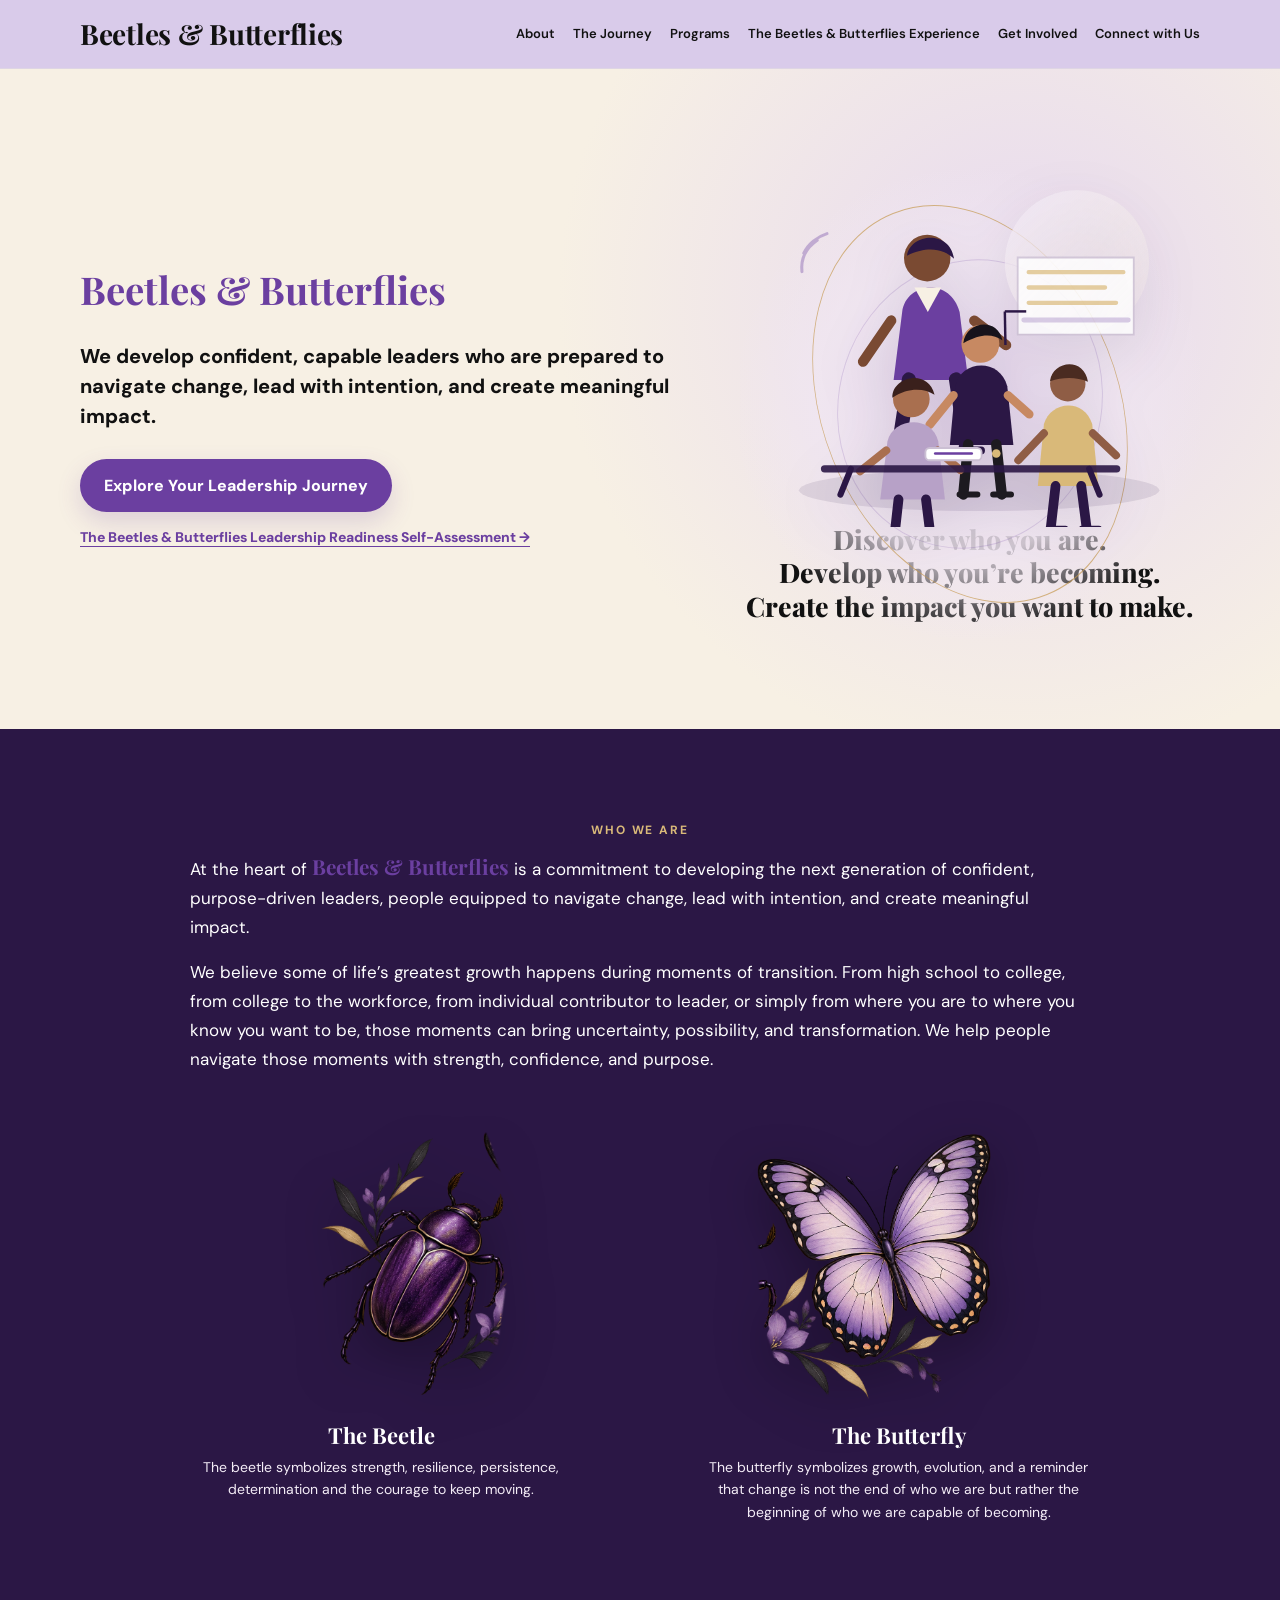
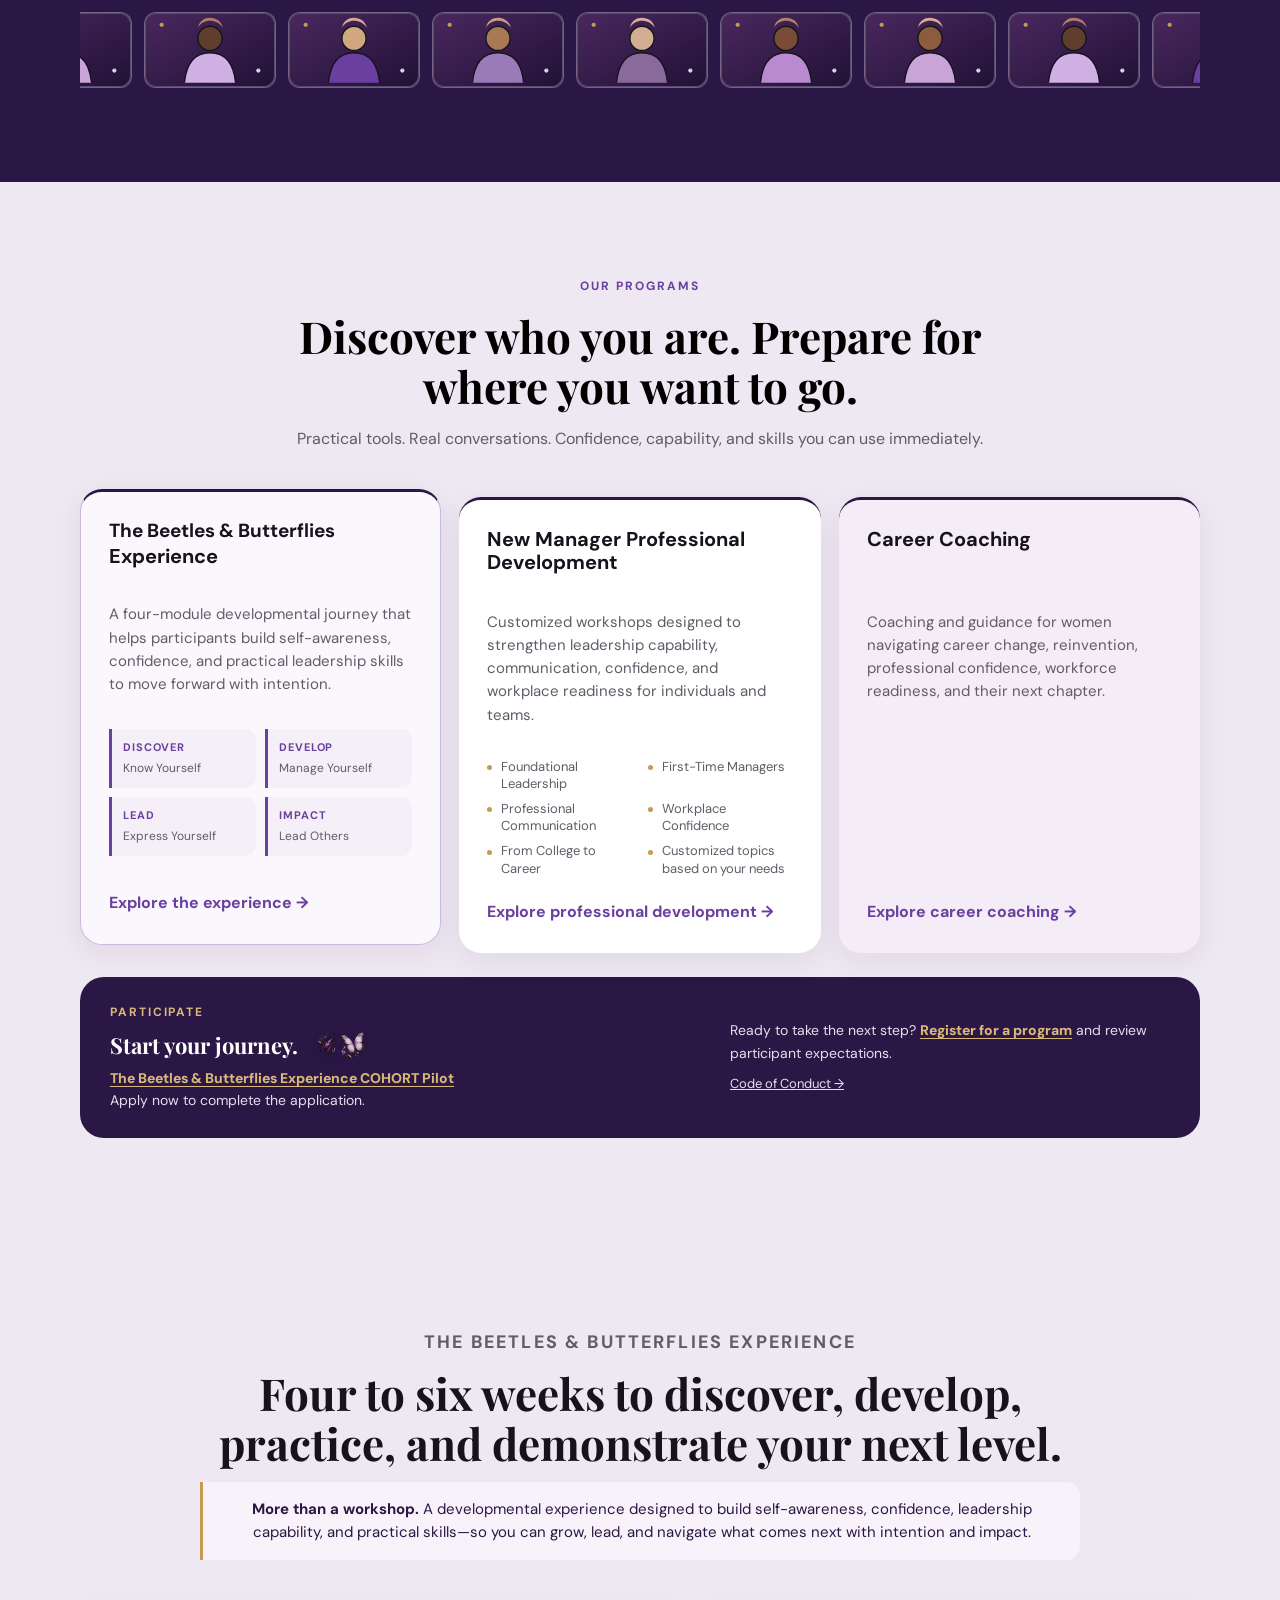
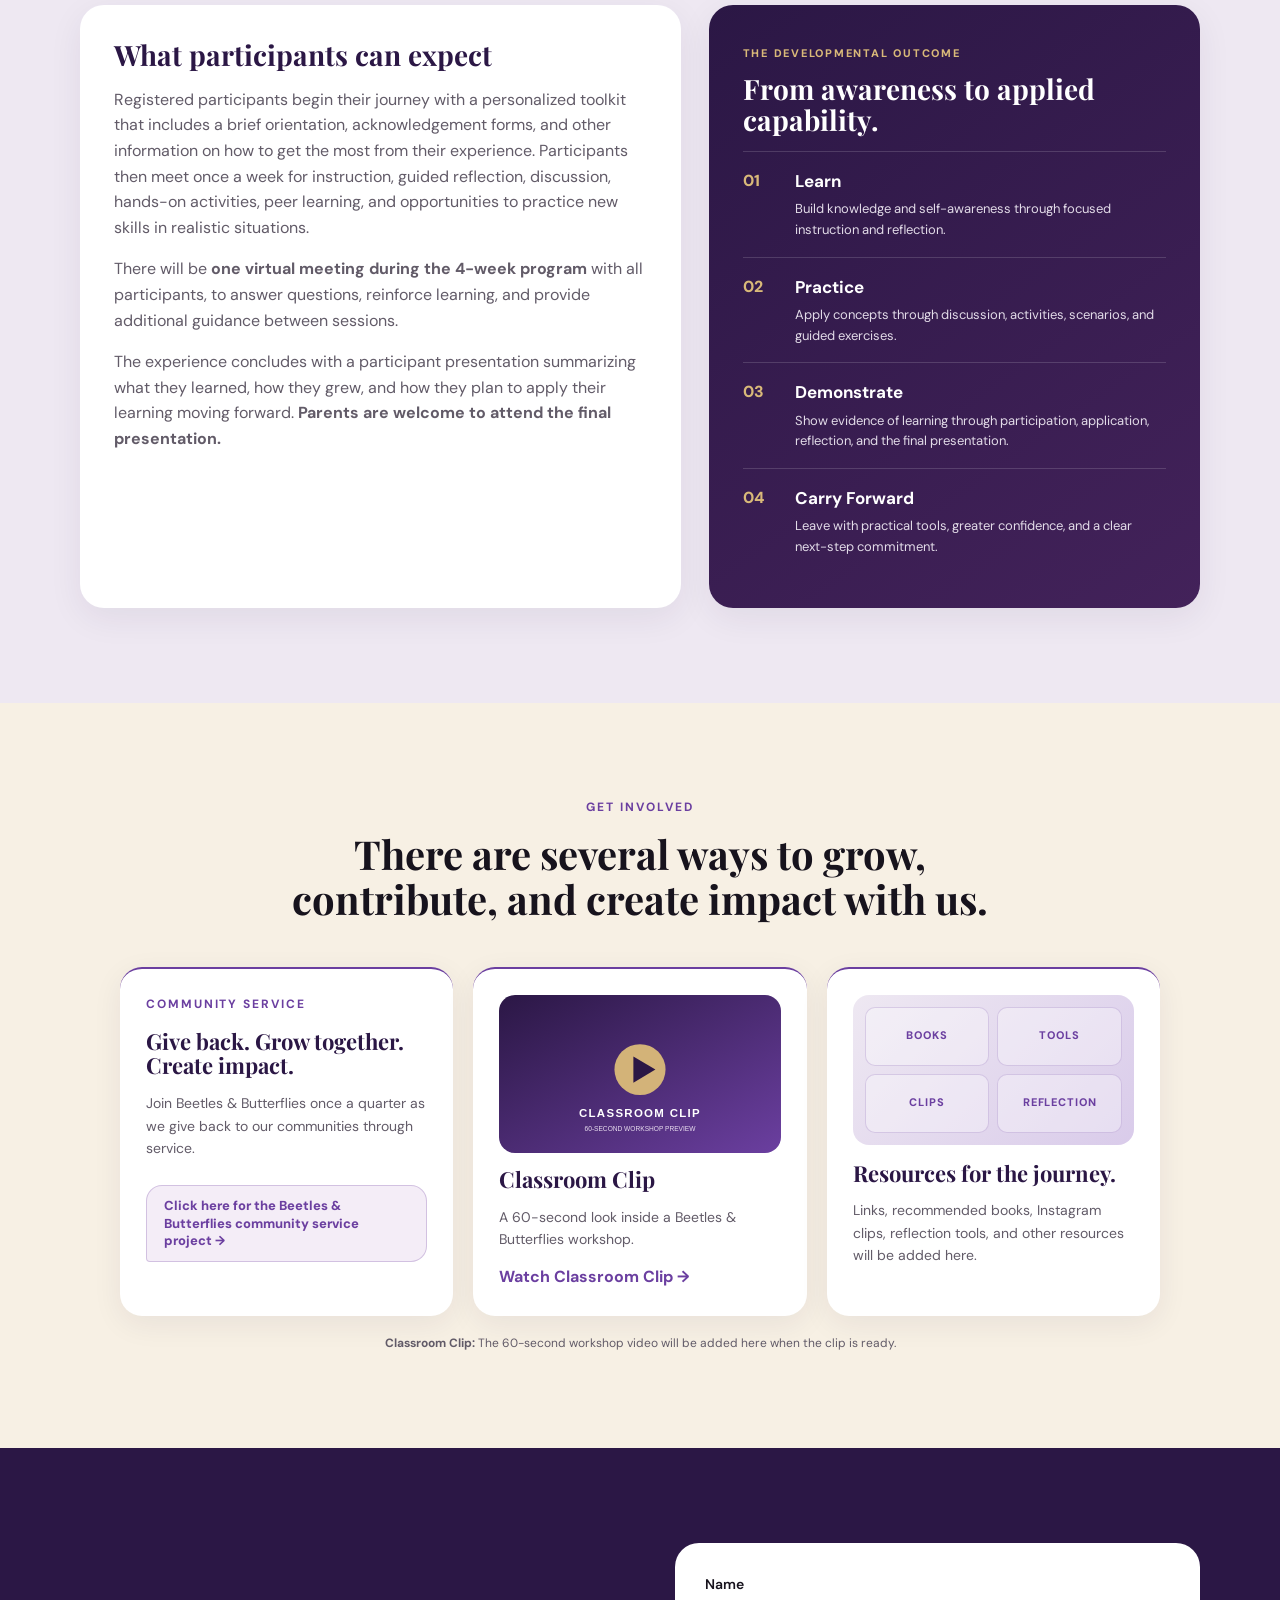
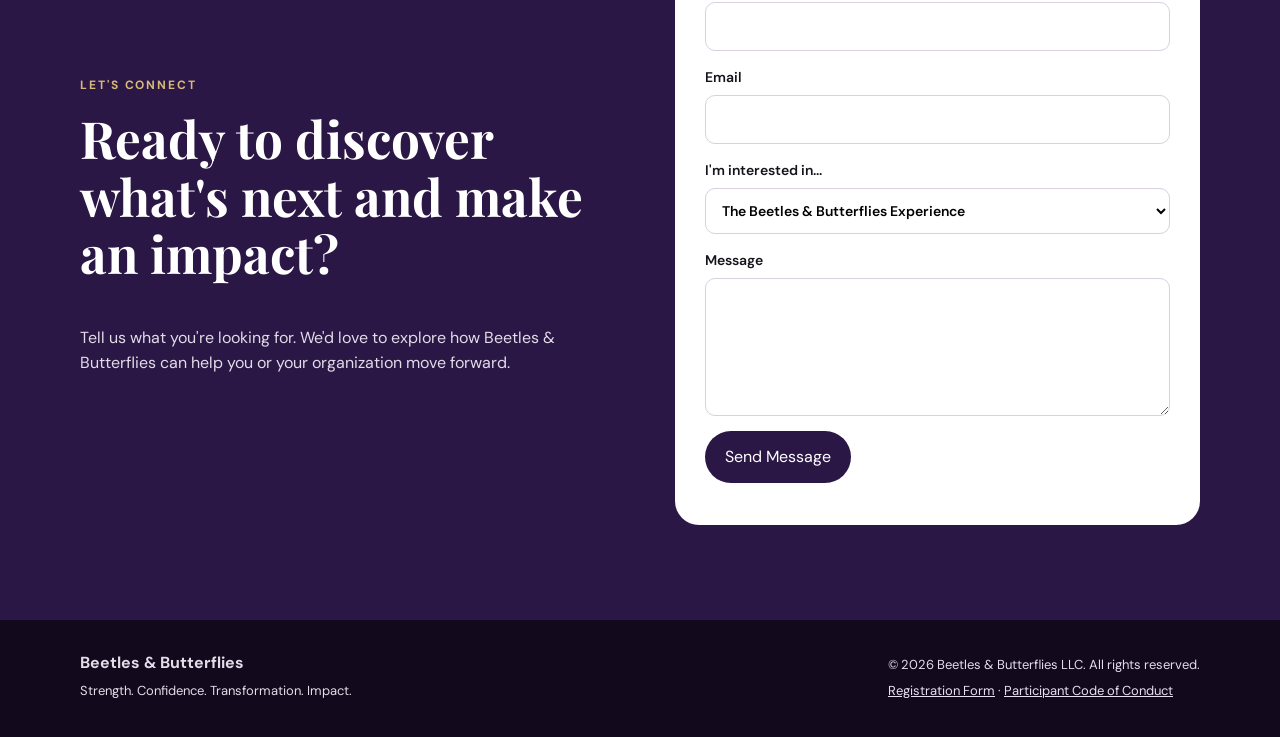
==== index.html @ f8b430af "first commit" ====
<!DOCTYPE html>
<html lang="en">
<head>
  <meta charset="UTF-8">
  <meta name="viewport" content="width=device-width, initial-scale=1.0">
  <title>Beetles & Butterflies | Strength. Confidence. Transformation. Impact.</title>
  <meta name="description" content="Beetles & Butterflies equips young adults ages 18–30 and women navigating career change with strength, confidence, practical skills, and transformative experiences that create meaningful impact.">
  <link rel="stylesheet" href="styles.css">
</head>
<body>
  <header class="site-header">
    <div class="container nav">
      <a class="brand" href="#home">
        <span>Beetles &amp; Butterflies</span>
      </a>
      <button class="menu-toggle" aria-label="Open menu">☰</button>
      <nav>
        <a href="#about">About</a>
        <a href="#journey">The Journey</a>
        <a href="#programs">Programs</a>
        <a href="#experience">The Beetles &amp; Butterflies Experience</a>
        <a href="#involved">Get Involved</a>
        <a href="#contact">Connect with Us</a>
      </nav>
    </div>
  </header>

  <main>
    <section id="home" class="hero">
      <div class="container hero-grid">
        <div>
          <p class="eyebrow hero-brand-label">Beetles &amp; Butterflies</p>
          <p class="hero-copy hero-lead"><strong>We develop confident, capable leaders who are prepared to navigate change, lead with intention, and create meaningful impact.</strong></p>
          <a class="button hero-journey-button" href="#programs">Explore Your Leadership Journey</a>
          <a class="hero-assessment-link" href="assessment.html">The Beetles &amp; Butterflies Leadership Readiness Self-Assessment →</a>
        </div>
        <div class="hero-art hero-group-art" aria-label="Young adults learning together">
          <div class="hero-art-glow"></div>
          <img src="classroom-students-professor.svg" alt="A professor leading a discussion with diverse young adult students" class="group-photo classroom-photo">
          <div class="hero-discovery-copy">
            <span>Discover who you are.</span> <span>Develop who you’re becoming.</span><br>
            <span>Create the impact you want to make.</span>
          </div>
        </div>
      </div>
    </section>

    <section id="about" class="section who-we-are">
      <div class="container">
        <div class="section-heading who-heading">
          <p class="eyebrow">WHO WE ARE</p>
          <div class="about-copy about-copy-wide">
            <p>At the heart of <strong class="about-brand">Beetles &amp; Butterflies</strong> is a commitment to developing the next generation of confident, purpose-driven leaders, people equipped to navigate change, lead with intention, and create meaningful impact.</p>
            <p>We believe some of life’s greatest growth happens during moments of transition. From high school to college, from college to the workforce, from individual contributor to leader, or simply from where you are to where you know you want to be, those moments can bring uncertainty, possibility, and transformation. We help people navigate those moments with strength, confidence, and purpose.</p>
          </div>
        </div>

        <div class="about-symbols" aria-label="The beetle and butterfly symbols of Beetles &amp; Butterflies">
          <div class="about-symbol-visual"><img src="beetle-clean2.png" alt="Purple beetle with botanical accents" loading="lazy"><h3>The Beetle</h3><p>The beetle symbolizes strength, resilience, persistence, determination and the courage to keep moving.</p></div>
          <div class="about-symbol-visual"><img src="butterfly-clean2.png" alt="Lavender butterfly with botanical accents" loading="lazy"><h3>The Butterfly</h3><p>The butterfly symbolizes growth, evolution, and a reminder that change is not the end of who we are but rather the beginning of who we are capable of becoming.</p></div>
        </div>

    <section id="journey" class="participant-banner">
      <div class="container">
        <div class="micro-reel section-two-reel" aria-label="Participant experience scrolling banner">
          <div class="reel-track participant-reel">
            <button class="participant-card" data-comment="This experience helped me understand my strengths and gave me the confidence to use my voice."><img src="reel-1.svg" alt="Participant portrait"></button>
            <button class="participant-card" data-comment="I learned that leadership starts with how I lead myself. I left with tools I can actually use."><img src="reel-2.svg" alt="Participant portrait"></button>
            <button class="participant-card" data-comment="The conversations challenged me to think differently about my goals and the impact I want to make."><img src="reel-3.svg" alt="Participant portrait"></button>
            <button class="participant-card" data-comment="I came in unsure of my next step and left with greater clarity, confidence, and direction."><img src="reel-4.svg" alt="Participant portrait"></button>
            <button class="participant-card" data-comment="I appreciated having a space to learn, ask questions, and practice leadership with other young adults."><img src="reel-5.svg" alt="Participant portrait"></button>
            <button class="participant-card" data-comment="Beetles &amp; Butterflies reminded me that growth is a process—and I have more capability than I realized."><img src="reel-6.svg" alt="Participant portrait"></button>
            <button class="participant-card" data-comment="This experience helped me understand my strengths and gave me the confidence to use my voice."><img src="reel-1.svg" alt="Participant portrait"></button>
            <button class="participant-card" data-comment="I learned that leadership starts with how I lead myself. I left with tools I can actually use."><img src="reel-2.svg" alt="Participant portrait"></button>
            <button class="participant-card" data-comment="The conversations challenged me to think differently about my goals and the impact I want to make."><img src="reel-3.svg" alt="Participant portrait"></button>
            <button class="participant-card" data-comment="I came in unsure of my next step and left with greater clarity, confidence, and direction."><img src="reel-4.svg" alt="Participant portrait"></button>
            <button class="participant-card" data-comment="I appreciated having a space to learn, ask questions, and practice leadership with other young adults."><img src="reel-5.svg" alt="Participant portrait"></button>
            <button class="participant-card" data-comment="Beetles &amp; Butterflies reminded me that growth is a process—and I have more capability than I realized."><img src="reel-6.svg" alt="Participant portrait"></button>
          </div>
        </div>
      </div>
      <div class="participant-modal" id="participant-modal" aria-hidden="true">
        <div class="modal-backdrop" data-close-modal></div>
        <div class="modal-card" role="dialog" aria-modal="true" aria-labelledby="participant-modal-title">
          <button class="modal-close" type="button" data-close-modal aria-label="Close">×</button>
          <p class="journey-kicker">PARTICIPANT VOICE</p>
          <h3 id="participant-modal-title">What the experience meant to me</h3>
          <p id="participant-comment"></p>
        </div>
      </div>
    </section>

      </div>
    </section>

    <section id="programs" class="section section-light">
      <div class="container">
        <div class="section-heading">
          <p class="eyebrow">OUR PROGRAMS</p>
          <h2 class="program-transition-note">Discover who you are. Prepare for where you want to go.</h2>
          <p>Practical tools. Real conversations. Confidence, capability, and skills you can use immediately.</p>
        </div>
        <div class="cards three-cards">
          <article class="card featured">
            <h3><span class="program-brand">The Beetles &amp; Butterflies</span><span class="program-name">Experience</span></h3>
            <p class="program-intro">A four-module developmental journey that helps participants build self-awareness, confidence, and practical leadership skills to move forward with intention.</p>
            <div class="program-stages">
              <div><strong>DISCOVER</strong><span>Know Yourself</span></div>
              <div><strong>DEVELOP</strong><span>Manage Yourself</span></div>
              <div><strong>LEAD</strong><span>Express Yourself</span></div>
              <div><strong>IMPACT</strong><span>Lead Others</span></div>
            </div>
            <a href="#experience">Explore the experience →</a>
          </article>
          <article class="card">
            <h3>New Manager Professional Development</h3>
            <p class="program-intro">Customized workshops designed to strengthen leadership capability, communication, confidence, and workplace readiness for individuals and teams.</p>
            <ul class="program-list">
              <li>Foundational Leadership</li>
              <li>First-Time Managers</li>
              <li>Professional Communication</li>
              <li>Workplace Confidence</li>
              <li>From College to Career</li>
              <li>Customized topics based on your needs</li>
            </ul>
            <a href="#contact">Explore professional development →</a>
          </article>
          <article class="card transition-card">
            <h3>Career Coaching</h3><p class="program-intro">Coaching and guidance for women navigating career change, reinvention, professional confidence, workforce readiness, and their next chapter.</p><a href="#contact">Explore career coaching →</a>
          </article>
        </div>
        <div class="program-start-box">
          <div>
            <p class="eyebrow">PARTICIPATE</p>
            <h3 class="start-journey-heading"><span>Start your journey.</span><span class="start-journey-icons"><img src="beetle-clean2.png" alt="Beetle"><img src="butterfly-clean2.png" alt="Butterfly"></span></h3>
            <p><a class="pilot-inline-link" href="https://docs.google.com/forms/d/e/1FAIpQLSd4baUzgI3eHTcfkwQg33SQn5Qzn-vZ5kMqjCPdIObcjXV-Bw/viewform?usp=publish-editor">The Beetles &amp; Butterflies Experience COHORT Pilot</a><br>Apply now to complete the application.</p>
          </div>
          <div class="program-start-right">
            <p>Ready to take the next step? <a class="register-inline-link" href="registration-form.html">Register for a program</a> and review participant expectations.</p>
            <div class="mini-links"><a href="code-of-conduct.html">Code of Conduct →</a></div>
          </div>
        </div>
      </div>
    </section>

    <section id="experience" class="section launch experience-section">
      <div class="container">
        <div class="section-heading experience-heading">
          <p class="eyebrow">THE BEETLES &amp; BUTTERFLIES EXPERIENCE</p>
          <h2 class="experience-title">Four to six weeks to discover, develop, practice, and demonstrate your next level.</h2>
          <p class="experience-blurb"><strong>More than a workshop.</strong> A developmental experience designed to build self-awareness, confidence, leadership capability, and practical skills—so you can grow, lead, and navigate what comes next with intention and impact.</p>
        </div>
        <div class="experience-grid">
          <div class="experience-content" id="phase1">
            <h3>What participants can expect</h3>
            <p>Registered participants begin their journey with a personalized toolkit that includes a brief orientation, acknowledgement forms, and other information on how to get the most from their experience. Participants then meet once a week for instruction, guided reflection, discussion, hands-on activities, peer learning, and opportunities to practice new skills in realistic situations.</p>
            <p>There will be <strong>one virtual meeting during the 4-week program</strong> with all participants, to answer questions, reinforce learning, and provide additional guidance between sessions.</p>
            <p>The experience concludes with a participant presentation summarizing what they learned, how they grew, and how they plan to apply their learning moving forward. <strong>Parents are welcome to attend the final presentation.</strong></p>
          </div>
          <div class="outcome-panel" id="phase2">
            <span class="number">THE DEVELOPMENTAL OUTCOME</span>
            <h3>From awareness to applied capability.</h3>
            <div class="outcome-step"><span>01</span><div><strong>Learn</strong><p>Build knowledge and self-awareness through focused instruction and reflection.</p></div></div>
            <div class="outcome-step"><span>02</span><div><strong>Practice</strong><p>Apply concepts through discussion, activities, scenarios, and guided exercises.</p></div></div>
            <div class="outcome-step"><span>03</span><div><strong>Demonstrate</strong><p>Show evidence of learning through participation, application, reflection, and the final presentation.</p></div></div>
            <div class="outcome-step"><span>04</span><div><strong>Carry Forward</strong><p>Leave with practical tools, greater confidence, and a clear next-step commitment.</p></div></div>
          </div>
        </div>
      </div>
    </section>

    <section id="involved" class="section">
      <div class="container">
        <div class="section-heading">
          <p class="eyebrow">GET INVOLVED</p>
          <h2>There are several ways to grow, contribute, and create impact with us.</h2>
        </div>
        <div class="involvement-grid">
          <article class="involvement-feature">
            <p class="eyebrow">COMMUNITY SERVICE</p>
            <h3>Give back. Grow together. Create impact.</h3>
            <p>Join Beetles &amp; Butterflies once a quarter as we give back to our communities through service.</p>
            <a class="service-project-link" href="#contact">Click here for the Beetles &amp; Butterflies community service project →</a>
          </article>
          <article class="involvement-feature classroom-clip-card">
            <a href="#classroom-clip" class="clip-link" aria-label="Watch Classroom Clip">
              <img src="classroom-clip.svg" alt="Classroom Clip — 60-second workshop video preview">
            </a>
            <h3>Classroom Clip</h3>
            <p>A 60-second look inside a Beetles &amp; Butterflies workshop.</p>
            <a href="#classroom-clip">Watch Classroom Clip →</a>
          </article>
          <article class="involvement-feature resource-visual-card">
            <div class="resource-visual" aria-label="Resources for continued growth">
              <span>BOOKS</span><span>TOOLS</span><span>CLIPS</span><span>REFLECTION</span>
            </div>
            <h3>Resources for the journey.</h3>
            <p>Links, recommended books, Instagram clips, reflection tools, and other resources will be added here.</p>
          </article>
        </div>
        <div id="classroom-clip" class="clip-note"><strong>Classroom Clip:</strong> The 60-second workshop video will be added here when the clip is ready.</div>
      </div>
    </section>

    <section id="contact" class="section contact">
      <div class="container contact-grid">
        <div>
          <p class="eyebrow">LET'S CONNECT</p>
          <h2>Ready to discover what's next and make an impact?</h2>
          <p>Tell us what you're looking for. We'd love to explore how Beetles & Butterflies can help you or your organization move forward.</p>
        </div>
        <form class="contact-form" onsubmit="return submitForm(event)">
          <label>Name<input type="text" name="name" required></label>
          <label>Email<input type="email" name="email" required></label>
          <label>I'm interested in...
            <select name="interest">
              <option>The Beetles &amp; Butterflies Experience</option>
              <option>New Manager Professional Development</option>
              <option>Career Coaching</option>
              <option>Something Else</option>
            </select>
          </label>
          <label>Message<textarea name="message" rows="5" required></textarea></label>
          <button class="button primary" type="submit">Send Message</button>
          <p id="form-note" class="form-note"></p>
        </form>
      </div>
    </section>
  </main>



  <footer>
    <div class="container footer-grid">
      <div><strong>Beetles & Butterflies</strong><p>Strength. Confidence. Transformation. Impact.</p></div>
      <div><p>© 2026 Beetles & Butterflies LLC. All rights reserved.</p><p><a href="registration-form.html">Registration Form</a> · <a href="code-of-conduct.html">Participant Code of Conduct</a></p></div>
    </div>
  </footer>

  <script src="script.js"></script>
</body>
</html>
---- styles.css ----
@import url('https://fonts.googleapis.com/css2?family=DM+Sans:wght@400;500;600;700&family=Playfair+Display:wght@600;700&display=swap');

:root{
  --ink:#17131d;
  --muted:#625b68;
  --cream:#f7f0e4;
  --light:#eee8f2;
  --lavender:#d9cbea;
  --purple:#6b3fa0;
  --deep:#2b1745;
  --plum:#4a285f;
  --accent:#c69a52;
  --white:#fff;
  --line:#ded5e4;
  --shadow:0 18px 50px rgba(43,23,69,.12);
}
*{box-sizing:border-box}
html{scroll-behavior:smooth}
body{margin:0;color:var(--ink);font-family:"DM Sans",sans-serif;line-height:1.6;background:var(--cream)}
.container{width:min(1120px,90%);margin:auto}
.site-header{position:sticky;top:0;z-index:10;background:rgba(247,240,228,.96);backdrop-filter:blur(10px);border-bottom:1px solid var(--line)}
.nav{min-height:74px;display:flex;align-items:center;justify-content:space-between;gap:30px}
.brand{display:flex;align-items:center;gap:10px;color:var(--ink);text-decoration:none;font-weight:700}
.brand-mark{display:grid;place-items:center;width:38px;height:38px;border-radius:50%;background:var(--deep);color:#fff;font-size:12px}
nav{display:flex;align-items:center;gap:24px}
nav a{color:var(--ink);text-decoration:none;font-size:14px;font-weight:600}
.nav-button{padding:10px 16px;border:1px solid var(--purple);border-radius:999px}
.menu-toggle{display:none;background:none;border:0;font-size:24px;color:var(--deep)}
.hero{background:radial-gradient(circle at 80% 20%,#e5d9ef 0,#f7f0e4 34%,#f7f0e4 100%);padding:85px 0 75px;overflow:hidden}
.hero-grid,.two-column,.launch-grid,.contact-grid{display:grid;grid-template-columns:1fr 1fr;gap:70px;align-items:center}
.eyebrow{letter-spacing:.16em;font-size:12px;font-weight:700;color:var(--purple);margin:0 0 15px}
h1,h2,h3{line-height:1.12;margin-top:0}
h1,h2{font-family:"Playfair Display",serif}
h1{font-size:clamp(45px,5.7vw,73px);max-width:720px;margin-bottom:24px}
h2{font-size:clamp(34px,4vw,53px)}
h3{font-size:22px}
.hero-copy{font-size:18px;color:var(--muted);max-width:650px}
.audience-note{font-size:14px;color:var(--plum);max-width:650px}
.button-row{display:flex;gap:12px;flex-wrap:wrap;margin-top:30px}
.button{display:inline-block;padding:13px 20px;border-radius:999px;text-decoration:none;font-weight:700;border:0;cursor:pointer;font:inherit}
.primary{background:var(--deep);color:#fff}
.secondary{background:var(--cream);color:var(--deep);border:1px solid #cbbfd3}
.hero-art{min-height:470px;position:relative;display:grid;place-items:center}
.art-glow{position:absolute;width:430px;height:430px;border-radius:50%;background:radial-gradient(circle,#d8c5e9 0,#eadff0 46%,transparent 70%)}
.insect-pair{position:relative;z-index:2;width:min(560px,100%);display:flex;align-items:center;justify-content:center;gap:10px}
.insect-art{position:relative;object-fit:contain;filter:drop-shadow(0 18px 25px rgba(43,23,69,.14))}
.beetle-art{width:58%;max-height:400px;border-radius:12px}
.butterfly-art{width:42%;max-height:300px;mix-blend-mode:multiply}
.growth-card{position:absolute;right:0;bottom:5px;background:rgba(255,255,255,.94);padding:20px 28px;border-radius:20px;box-shadow:var(--shadow);display:flex;flex-direction:column;align-items:center;gap:2px;text-align:center;z-index:3}
.growth-card strong{font-family:"Playfair Display",serif;font-size:21px;color:var(--deep)}
.small{font-size:10px;letter-spacing:.18em;color:var(--muted)}
.arrow{font-size:19px;color:var(--accent);line-height:1.1}
.intro-strip{background:var(--deep);color:#fff;padding:48px 0 0;overflow:hidden}
.intro-grid{display:grid;grid-template-columns:1.35fr .65fr;gap:50px;align-items:center;padding-bottom:34px}
.intro-strip .eyebrow{color:#d7c0ed}
.intro-strip h2{font-size:clamp(28px,3.3vw,43px);margin:0;max-width:760px}
.intro-strip p{margin:0;font-size:21px}.intro-accent{display:block;margin-top:9px;color:#d9b979;font-size:12px;letter-spacing:.12em;text-transform:uppercase;font-weight:700}
.micro-reel{height:105px;overflow:hidden;border-top:1px solid rgba(255,255,255,.12);background:#211136}
.reel-track{height:100%;display:flex;gap:16px;width:max-content;align-items:center;animation:reel 18s linear infinite}
.person-card{position:relative;width:112px;height:78px;border:1px solid rgba(255,255,255,.18);border-radius:14px;background:linear-gradient(145deg,rgba(255,255,255,.08),rgba(255,255,255,.02));overflow:hidden;flex:0 0 auto}
.person-card small{position:absolute;bottom:7px;left:9px;font-size:8px;letter-spacing:.12em;color:#fff;opacity:.82}
.person-head{position:absolute;width:24px;height:24px;border-radius:50%;left:44px;top:9px;background:#d8b18f;border:1px solid #111}
.person-body{position:absolute;width:54px;height:43px;border-radius:30px 30px 7px 7px;left:29px;top:31px;background:#8c5bb5;border:1px solid #111}
.p2 .person-head{background:#8b5d3e}.p2 .person-body{background:#c8a4d8}
.p3 .person-head{background:#d0a77f}.p3 .person-body{background:#6b3fa0}
.p4 .person-head{background:#5f3e2e}.p4 .person-body{background:#d1b0e6}
.p5 .person-head{background:#a97855}.p5 .person-body{background:#9b7ab8}
.p6 .person-head{background:#d4ae90}.p6 .person-body{background:#8a6a9d}
@keyframes reel{from{transform:translateX(0)}to{transform:translateX(-50%)}}
.section{padding:95px 0;background:var(--cream)}
.section-light{background:#eee8f2}
.section-heading{text-align:center;max-width:780px;margin:0 auto 45px}
.section-heading h2{margin-bottom:15px}.section-heading p:last-child,.two-column p,.launch p,.involvement p{color:var(--muted)}
.cards{display:grid;grid-template-columns:repeat(4,1fr);gap:18px}
.card{background:#fff;padding:28px;border-radius:22px;box-shadow:0 8px 30px rgba(43,23,69,.07);display:flex;flex-direction:column}
.card.featured{transform:translateY(-8px);border:1px solid #cdb9df;background:#fbf8fd}
.card.transition-card{background:#f4edf7}
.card .number{font-size:12px;font-weight:700;color:var(--accent)}
.card p{color:var(--muted);font-size:15px}.card a{color:var(--purple);font-weight:700;text-decoration:none;margin-top:auto}
.launch{background:#e9def0}
.module-list{display:grid;gap:14px}.module-list>div{background:#fff;padding:22px;border-radius:18px}.module-list span{display:inline-block;margin-right:12px;font-weight:700;color:var(--accent)}.module-list strong{font-size:18px}.module-list p{margin:5px 0 0 34px}
.involvement{display:grid;grid-template-columns:repeat(4,1fr);gap:20px}.involvement>div{border-top:2px solid var(--purple);padding-top:20px}
.contact{background:var(--deep);color:#fff}.contact .eyebrow{color:#d9b979}.contact p{color:#e2dbe8}.contact-form{background:#fff;color:var(--ink);padding:30px;border-radius:24px}.contact-form label{display:block;font-weight:600;margin-bottom:15px;font-size:14px}.contact-form input,.contact-form select,.contact-form textarea{display:block;width:100%;margin-top:7px;border:1px solid #d8d0df;border-radius:10px;padding:12px;font:inherit;background:#fff}.form-note{font-size:13px!important;margin:12px 0 0}
footer{background:#120a1c;color:#e4dce9;padding:30px 0}.footer-grid{display:flex;justify-content:space-between;gap:30px;flex-wrap:wrap}footer p{margin:5px 0;font-size:13px}
@media(max-width:1000px){.cards{grid-template-columns:repeat(2,1fr)}}
@media(max-width:850px){nav{display:none}.menu-toggle{display:block}.hero-grid,.two-column,.launch-grid,.contact-grid,.intro-grid{grid-template-columns:1fr;gap:35px}.hero{padding:70px 0}.hero-art{min-height:390px}.insect-pair{width:100%}.cards{grid-template-columns:1fr}.card.featured{transform:none}.involvement{grid-template-columns:1fr 1fr}.growth-card{right:5%;bottom:0}}
@media(max-width:520px){.involvement{grid-template-columns:1fr}h1{font-size:44px}.hero-art{min-height:320px}.art-glow{width:300px;height:300px}.beetle-art{width:58%}.butterfly-art{width:42%;}.growth-card{padding:15px 20px}.growth-card strong{font-size:17px}.intro-strip p{font-size:18px}.micro-reel{height:92px}}

/* Draft 4 visual refinements */
.hero{position:relative;background:radial-gradient(circle at 80% 35%,#e7d9ef 0,#f7f0e4 42%,#f7f0e4 100%)}
.hero-copy{max-width:670px}
.hero-closing{font-family:"Playfair Display",serif;font-style:italic;color:var(--purple);font-size:19px;max-width:650px;margin:22px 0 0}
.hero-art{min-height:470px;position:relative;display:grid;place-items:center;overflow:hidden}
.hero-art:before,.hero-art:after{content:"";position:absolute;border:1px solid rgba(198,154,82,.7);border-radius:50%;width:410px;height:410px}
.hero-art:before{transform:rotate(-22deg) scaleX(.72)}
.hero-art:after{width:290px;height:290px;border-color:rgba(107,63,160,.18);transform:rotate(18deg) scaleX(.9)}
.hero-discovery{position:relative;z-index:2;text-align:center;padding:45px 35px}
.hero-discovery-kicker{display:block;letter-spacing:.25em;font-size:11px;font-weight:700;color:var(--purple);margin-bottom:14px}
.hero-discovery h2{font-size:clamp(40px,4.5vw,62px);color:var(--deep);margin:0}
.hero-discovery h2 em{color:var(--purple);font-weight:600}
.hero-discovery .gold-rule{width:74px;height:2px;background:var(--accent);margin:22px auto}
.hero-discovery p{font-size:15px;color:var(--muted);max-width:300px;margin:0 auto}
.section-two{background:linear-gradient(135deg,#2b1745 0%,#3d2054 52%,#241233 100%);color:#fff;padding:88px 0 95px;position:relative;overflow:hidden}
.section-two:before{content:"";position:absolute;inset:0;background:radial-gradient(circle at 50% 55%,rgba(164,120,190,.18),transparent 48%);pointer-events:none}
.section-two-heading{position:relative;text-align:center;max-width:850px;margin:0 auto 45px}
.section-two-heading .eyebrow{color:#d9b979}
.section-two-heading h2{font-size:clamp(34px,4.2vw,56px);margin:0 0 13px;color:#fff}
.section-two-sub{font-family:"Playfair Display",serif;font-style:italic;font-size:22px;margin:0;color:#eadff0}
.transformation-stage{position:relative;z-index:1;display:grid;grid-template-columns:1fr .45fr 1fr;gap:25px;align-items:center}
.symbol-card{text-align:center;padding:12px 22px 8px}
.symbol-image-wrap{height:280px;display:grid;place-items:center;position:relative;margin-bottom:12px}
.symbol-image{width:100%;height:100%;object-fit:contain;filter:drop-shadow(0 16px 22px rgba(0,0,0,.28));mask-image:radial-gradient(ellipse 70% 68% at center,black 55%,transparent 100%);-webkit-mask-image:radial-gradient(ellipse 70% 68% at center,black 55%,transparent 100%)}
.symbol-card h3{font-family:"Playfair Display",serif;color:#fff;font-size:25px;margin:4px 0 12px}
.symbol-card p{color:#eadff0;font-size:15px;max-width:360px;margin:0 auto}
.real-work{text-align:center;display:flex;flex-direction:column;align-items:center;gap:18px;padding:15px 0}
.real-work p{font-family:"Playfair Display",serif;font-style:italic;font-size:21px;line-height:1.4;color:#fff;margin:0;max-width:230px}
.work-line{width:68px;height:2px;background:var(--accent)}
@media(max-width:850px){.transformation-stage{grid-template-columns:1fr;gap:8px}.real-work{order:2}.butterfly-card{order:3}.symbol-image-wrap{height:240px}.hero-discovery{padding:30px 15px}.hero-art{min-height:360px}}

/* Draft 4 feedback revision */
.assessment-link{display:inline-block;margin-top:18px;color:#ead0ff;text-decoration:underline;text-underline-offset:4px;font-weight:700;font-size:15px}
.transformation-stage{grid-template-columns:1fr 1fr;gap:55px;max-width:850px;margin:0 auto}
.symbol-card{padding:0 15px}
.symbol-image-wrap{height:185px;margin-bottom:8px}
.symbol-image{width:72%;height:100%;mask-image:none;-webkit-mask-image:none}
.symbol-card h3{font-size:19px;margin:2px 0 7px}
.symbol-card p{font-size:12.5px;line-height:1.55;max-width:315px}
.section-two-heading h2{white-space:nowrap;font-size:clamp(27px,3.5vw,46px)}
.real-work{display:none}
.section-two-reel{margin:42px calc(50% - 50vw) -95px;height:92px;border-top:1px solid rgba(255,255,255,.12);background:#211136}
.section-two-reel .reel-track{gap:12px;animation:reel 22s linear infinite}
.section-two-reel img{width:132px;height:76px;object-fit:cover;border-radius:12px;border:1px solid rgba(255,255,255,.16);flex:0 0 auto}
@media(max-width:850px){.transformation-stage{grid-template-columns:1fr;gap:24px}.symbol-image-wrap{height:170px}.symbol-image{width:58%}.section-two-heading h2{white-space:normal}.section-two-reel{margin-bottom:-95px}.assessment-card{padding:30px 22px}}
@media(max-width:520px){.symbol-image{width:62%}.symbol-card p{font-size:12px}.section-two-reel{height:82px}.section-two-reel img{width:116px;height:66px}}

/* Draft 5 requested website update */
.brand{gap:8px;font-family:"Playfair Display",serif;font-size:17px;letter-spacing:.01em}
.brand-insects{width:46px;height:24px;object-fit:contain;display:block}
.site-header .nav{min-height:68px}
.site-header nav{gap:18px}
.site-header nav a{font-size:13px;white-space:nowrap}
.hero-group-art{min-height:500px;padding:10px}
.hero-art-glow{position:absolute;width:470px;height:470px;border-radius:50%;background:radial-gradient(circle,#e5d6ee 0,#f0e6f1 45%,transparent 72%);opacity:.85}
.group-photo{position:relative;z-index:2;width:min(620px,100%);height:auto;display:block;filter:drop-shadow(0 24px 32px rgba(43,23,69,.16));border-radius:34px}
.hero-art:before,.hero-art:after{z-index:1}
.hero-discovery{display:none}
.section-two{padding:78px 0 0}
.section-two-heading.left-align{text-align:left;max-width:100%;margin:0 0 34px}
.journey-kicker{font-family:"DM Sans",sans-serif;font-weight:800;letter-spacing:.17em;color:#d9b979;font-size:16px;margin:0 0 8px}
.section-two-sub{font-size:20px;margin:0 0 4px}
.assessment-link{font-size:14px;margin-top:10px;color:#f0d8ff}
.symbol-emblem-wrap{position:relative;max-width:850px;margin:12px auto 0;display:flex;justify-content:center;align-items:center}
.symbol-emblem{display:block;width:min(760px,100%);height:auto;max-height:360px;object-fit:cover;object-position:center;border-radius:28px;filter:drop-shadow(0 18px 30px rgba(0,0,0,.22));mix-blend-mode:screen;opacity:.96}
.symbol-captions{position:relative;z-index:2;display:grid;grid-template-columns:1fr 1fr;gap:44px;max-width:850px;margin:-8px auto 0;padding:0 22px 24px}
.symbol-caption{text-align:center}
.symbol-caption h3{font-family:"Playfair Display",serif;font-size:18px;color:#fff;margin:0 0 7px}
.symbol-caption p{color:#eadff0;font-size:12.5px;line-height:1.55;margin:0 auto;max-width:355px}
.section-two-reel{margin:0 calc(50% - 50vw);height:96px;border-top:1px solid rgba(255,255,255,.12);background:#211136}
.participant-reel{gap:12px}
.participant-card{width:132px;height:76px;padding:0;border:1px solid rgba(255,255,255,.16);border-radius:12px;background:transparent;overflow:hidden;flex:0 0 auto;cursor:pointer}
.participant-card img{width:100%;height:100%;object-fit:cover;display:block}
.participant-card:hover{transform:translateY(-2px);border-color:rgba(217,185,121,.8)}
.participant-modal{display:none;position:fixed;inset:0;z-index:100;background:rgba(18,10,28,.72);align-items:center;justify-content:center;padding:22px}
.participant-modal.is-open{display:flex}
.modal-backdrop{position:absolute;inset:0}
.modal-card{position:relative;z-index:2;width:min(520px,94vw);background:var(--cream);color:var(--ink);border-radius:24px;padding:38px;box-shadow:0 24px 80px rgba(0,0,0,.35)}
.modal-card h3{font-family:"Playfair Display",serif;color:var(--deep);margin:0 0 12px;font-size:28px}
.modal-card p:last-child{color:var(--muted);font-size:16px;margin:0}
.modal-close{position:absolute;right:15px;top:10px;background:none;border:0;font-size:30px;color:var(--deep);cursor:pointer}
.who-we-are{background:linear-gradient(to bottom,#fbf7ef 0%,#fbf7ef 42%,#f1e9f2 50%,#d6c4df 57%,#43225a 68%,#2b1745 100%);position:relative;overflow:hidden}
.about-copy p{font-size:16px;margin-top:0;margin-bottom:20px}
.about-copy strong{color:var(--purple)}
.experience-section{background:#eee8f2}
.experience-heading{max-width:880px}
.experience-grid{display:grid;grid-template-columns:1.1fr .9fr;gap:28px;align-items:stretch}
.experience-content,.outcome-panel{background:#fff;border-radius:24px;padding:34px;box-shadow:0 10px 34px rgba(43,23,69,.07)}
.experience-content h3,.outcome-panel h3{font-family:"Playfair Display",serif;color:var(--deep);font-size:28px;margin-bottom:15px}
.experience-content p{color:var(--muted);font-size:16px}
.experience-content .button{margin-top:10px}
.orientation-note{font-size:12px!important;margin-top:13px}
.outcome-panel{background:linear-gradient(145deg,#2b1745,#43225a);color:#fff}
.outcome-panel .number{color:#d9b979;font-size:11px;font-weight:800;letter-spacing:.16em}
.outcome-panel h3{color:#fff;margin-top:8px}
.outcome-step{display:grid;grid-template-columns:42px 1fr;gap:10px;padding:16px 0;border-top:1px solid rgba(255,255,255,.15)}
.outcome-step span{color:#d9b979;font-weight:800}
.outcome-step strong{font-size:17px}
.outcome-step p{color:#e2dbe8;margin:4px 0 0;font-size:13px}

@media(max-width:1000px){.site-header nav{gap:12px}.site-header nav a{font-size:12px}.hero-group-art{min-height:400px}.experience-grid{grid-template-columns:1fr}}
@media(max-width:850px){.site-header .nav{min-height:64px}.site-header nav{display:none}.hero-grid{grid-template-columns:1fr}.hero-group-art{min-height:360px}.group-photo{width:min(580px,100%)}.symbol-captions{gap:22px}.section-two-heading.left-align{margin-bottom:25px}}
@media(max-width:600px){.brand{font-size:15px}.brand-insects{width:40px}.section-two{padding-top:58px}.journey-kicker{font-size:13px}.section-two-sub{font-size:18px}.symbol-emblem{max-height:250px}.symbol-captions{grid-template-columns:1fr;gap:18px;padding-bottom:20px}.symbol-caption p{font-size:12px}.section-two-reel{height:82px}.participant-card{width:116px;height:66px}.experience-content,.outcome-panel{padding:25px}.modal-card{padding:32px 25px}}
.orientation-main{min-height:calc(100vh - 130px);background:var(--cream)}
.orientation-wrap{max-width:980px}.orientation-wrap h1{font-size:clamp(42px,5vw,64px);max-width:820px}.orientation-intro{max-width:760px;color:var(--muted);font-size:18px}
.orientation-player{margin:36px 0;min-height:180px;border-radius:24px;background:linear-gradient(135deg,#2b1745,#5b337f);color:#fff;display:flex;align-items:center;gap:24px;padding:35px}.play-circle{width:62px;height:62px;border-radius:50%;background:#d9b979;color:#2b1745;display:grid;place-items:center;font-weight:800}.orientation-player p{margin:5px 0 0;color:#e7dff0;font-size:13px}.orientation-grid{display:grid;grid-template-columns:repeat(2,1fr);gap:18px}.orientation-grid article{background:#fff;border-radius:20px;padding:25px;box-shadow:0 8px 28px rgba(43,23,69,.07)}.orientation-grid span{color:var(--accent);font-weight:800}.orientation-grid h3{color:var(--deep);font-family:"Playfair Display",serif;margin:8px 0}.orientation-grid p{color:var(--muted);font-size:14px;margin:0}@media(max-width:650px){.orientation-grid{grid-template-columns:1fr}.orientation-player{padding:25px}}
@media(max-width:850px){.menu-toggle{display:block}.site-header .nav{position:relative}.site-header nav[style]{top:64px!important}}

/* Draft 7 refinements */
.three-cards{grid-template-columns:repeat(3,1fr)}
.inline-link{color:inherit;text-decoration:none}.phase-link{color:var(--purple);text-decoration:underline;text-underline-offset:3px}.card.featured .inline-link{color:var(--muted)}
.purple-note{max-width:760px;margin:16px 0 0;color:#eadff0;font-size:13px!important;line-height:1.6}.purple-note strong{color:#d9b979;letter-spacing:.04em}
.symbol-emblem-wrap{max-width:700px}.symbol-emblem{width:min(620px,100%);max-height:300px}
.involvement-grid{display:grid;grid-template-columns:repeat(4,1fr);gap:20px}.involvement-feature{background:#fff;border-radius:22px;padding:26px;box-shadow:0 8px 30px rgba(43,23,69,.07);border-top:2px solid var(--purple)}.involvement-feature h3{font-family:"Playfair Display",serif;color:var(--deep);margin:0 0 10px}.involvement-feature p:not(.eyebrow){color:var(--muted);font-size:14px}.involvement-feature a{color:var(--purple);font-weight:700;text-decoration:none}.involvement-feature .button{color:#fff;margin-top:10px}.involvement-feature .button.secondary{color:var(--deep)}.classroom-clip-card img{display:block;width:100%;border-radius:16px;margin-bottom:14px}.clip-link{display:block}.mini-links{display:flex;gap:10px;flex-wrap:wrap}.mini-links a{font-size:13px}.resource-band{margin-top:34px;padding:28px;border-radius:22px;background:var(--deep);color:#fff}.resource-band h3{font-family:"Playfair Display",serif;margin-bottom:14px}.resource-links{display:flex;gap:12px;flex-wrap:wrap}.resource-links a{display:inline-block;padding:9px 13px;border:1px solid rgba(255,255,255,.2);border-radius:999px;color:#eadff0;text-decoration:none;font-size:13px}.clip-note{margin-top:18px;color:var(--muted);font-size:12px;text-align:center}.form-page,.policy-page{max-width:850px}.form-page h1,.policy-page h1{margin-bottom:18px}.standalone-form{margin:28px 0}.check{display:flex!important;align-items:flex-start;gap:10px}.check input{width:auto!important;margin-top:4px!important}.policy-list{display:grid;gap:14px;margin:30px 0}.policy-list article{background:#fff;border-radius:18px;padding:20px 24px;border-left:3px solid var(--purple)}.policy-list h3{font-family:"Playfair Display",serif;color:var(--deep);margin-bottom:6px}.policy-list p{color:var(--muted);margin:0}
footer a{color:#eadff0}
@media(max-width:1000px){.three-cards{grid-template-columns:1fr 1fr}.involvement-grid{grid-template-columns:1fr 1fr}}
@media(max-width:700px){.three-cards,.involvement-grid{grid-template-columns:1fr}.symbol-emblem{width:min(500px,100%)}.purple-note{font-size:12px!important}}

/* Draft 8 refinements */
.about-photo-placeholder{margin-top:22px;height:220px;border:1.5px dashed #b8a8c4;border-radius:22px;background:linear-gradient(145deg,#f3eaf5,#fbf7ef);display:grid;place-items:center;color:#8a7a91;text-transform:uppercase;letter-spacing:.14em;font-size:11px;font-weight:700}
.program-start-box{margin-top:24px;background:var(--deep);color:#fff;border-radius:24px;padding:26px 30px;display:flex;justify-content:space-between;gap:24px;align-items:center}.program-start-box h3{font-family:"Playfair Display",serif;color:#fff;margin:0 0 7px}.program-start-box p:not(.eyebrow){color:#e6ddec;margin:0;max-width:700px;font-size:14px}.program-start-box .eyebrow{color:#d9b979;margin-bottom:8px}.program-start-box .mini-links{align-items:center;justify-content:flex-end}.program-start-box .mini-links a{color:#eadff0}.program-start-box .mini-links .button.primary{color:#fff}.experience-blurb{padding:16px 18px;border-left:3px solid var(--accent);background:#f8f3fa;border-radius:0 14px 14px 0;color:var(--deep)!important}.signature-block{margin:34px 0;padding:26px;background:#fbf7ef;border-radius:22px;border:1px solid var(--line)}.signature-block h3{font-family:"Playfair Display",serif;color:var(--deep);margin-bottom:8px}.signature-grid{display:grid;grid-template-columns:1fr 1fr;gap:28px}.signature-block label{display:block;font-size:13px;font-weight:700;color:var(--deep);margin:12px 0}.signature-block input{display:block;width:100%;margin-top:6px;padding:10px;border:1px solid #d8ccdf;border-radius:10px;background:#fff;font:inherit}.program-detail-placeholder{margin:30px 0;padding:32px;background:#fff;border-radius:24px;box-shadow:0 10px 34px rgba(43,23,69,.07)}.program-detail-placeholder h3{font-family:"Playfair Display",serif;color:var(--deep)}.program-detail-placeholder p{color:var(--muted)}.lead{font-size:20px;color:var(--muted)}
@media(max-width:700px){.program-start-box{flex-direction:column;align-items:flex-start}.program-start-box .mini-links{justify-content:flex-start}.signature-grid{grid-template-columns:1fr}}

/* Draft 9 refinements */
.hero-brand-label{font-size:16px;letter-spacing:.20em;font-weight:800;margin-bottom:12px}
.hero-title{font-size:clamp(38px,4.7vw,61px);margin-bottom:24px}

/* Journey layout: symbols left, readiness assessment right */
.journey-layout{position:relative;z-index:1;display:grid;grid-template-columns:1.25fr .75fr;gap:48px;align-items:center;max-width:1080px;margin:0 auto 38px}
.journey-symbols{display:grid;grid-template-columns:1fr 1fr;gap:22px;align-items:start}
.journey-symbols .symbol-card{padding:0;text-align:center}
.journey-symbols .symbol-image-wrap{height:205px;margin-bottom:8px;display:grid;place-items:center;position:relative}
.journey-symbols .symbol-image{width:100%;height:100%;object-fit:contain;filter:drop-shadow(0 16px 22px rgba(0,0,0,.28));mask-image:none;-webkit-mask-image:none}
.journey-symbols .symbol-card h3{font-size:20px;margin:3px 0 7px}
.journey-symbols .symbol-card p{font-size:12.5px;line-height:1.55;max-width:300px}
.journey-assessment{background:rgba(255,255,255,.07);border:1px solid rgba(255,255,255,.16);border-radius:24px;padding:30px 30px 32px;box-shadow:0 14px 35px rgba(0,0,0,.12)}
.assessment-label{font-size:11px!important;letter-spacing:.16em;font-weight:800;color:#d9b979;margin:0 0 10px!important}
.journey-assessment .assessment-link{font-size:18px;line-height:1.35;color:#f0d8ff;margin-top:0}
.assessment-support{font-size:14px!important;line-height:1.55;color:#eadff0;margin:16px 0 0!important}
.why-purple-link{margin-top:4px!important}
.why-purple-link a{color:var(--purple);font-weight:800;text-decoration:underline;text-underline-offset:4px}

/* Program cards without numbering */
.card .number{display:none}

/* Experience hierarchy */
.experience-heading .eyebrow{font-size:18px;letter-spacing:.12em;margin-bottom:12px}
.experience-title{font-size:clamp(30px,3.5vw,44px);margin-bottom:16px}
.experience-blurb{font-size:15px!important;line-height:1.55}

/* Center the three Get Involved cards */
.involvement-grid{grid-template-columns:repeat(3,minmax(0,1fr));max-width:1040px;margin:0 auto}
#involved .section-heading h2{font-size:clamp(30px,3.2vw,40px);max-width:900px}
.service-project-link{display:inline-flex;align-items:center;justify-content:center;gap:6px;margin-top:12px;padding:11px 17px;border:1px solid rgba(107,63,160,.25);border-radius:16px 16px 16px 4px;background:#f4edf7;color:var(--purple)!important;font-size:13px;line-height:1.35;text-decoration:none!important;font-weight:800!important}
.service-project-link:hover{transform:translateY(-1px);box-shadow:0 7px 18px rgba(43,23,69,.10)}


@media(max-width:850px){
  .journey-layout{grid-template-columns:1fr;gap:28px}
  .journey-symbols{grid-template-columns:1fr 1fr}
  .journey-assessment{max-width:700px}
  .involvement-grid{grid-template-columns:1fr 1fr}
}
@media(max-width:600px){
  .hero-brand-label{font-size:14px}
  .hero-title{font-size:40px}
  .journey-symbols{grid-template-columns:1fr;gap:25px}
  .journey-symbols .symbol-image-wrap{height:185px}
  .journey-assessment{padding:24px}
  .involvement-grid{grid-template-columns:1fr}
}

/* Draft 10 refinements */
.hero-brand-label{font-size:24px;letter-spacing:.14em;font-weight:800;margin-bottom:16px;color:var(--deep)}
.hero-title{font-size:clamp(38px,4.4vw,58px);line-height:1.08;margin-bottom:22px}
.hero-pilot-link{max-width:330px;text-align:center;line-height:1.25;padding:15px 22px}

/* Simplified journey section: keep the assessment and participant reel */
.journey-heading-center{margin-bottom:30px}
.journey-heading-center .journey-kicker{font-size:18px;color:#d9b979;letter-spacing:.18em}
.journey-layout.assessment-only{display:block;max-width:760px;margin:0 auto 36px}
.journey-layout.assessment-only .journey-assessment{text-align:center}

/* Who We Are: cream-to-purple transition with artwork integrated into the lower purple field */
.who-heading{max-width:940px;text-align:center;margin-bottom:38px}
.about-copy-wide{max-width:900px;margin:0 auto;text-align:left}
.about-copy-wide p{font-size:17px;line-height:1.75;margin-bottom:20px;color:var(--ink);font-weight:400}
.about-copy-wide strong{font-weight:400;color:var(--ink)}
.about-copy-wide .about-brand{display:inline-block;color:var(--purple);font-size:1.16em;font-weight:700;line-height:1}
.about-copy-wide .about-closing{color:var(--purple);font-size:21px;text-align:center;margin:24px 0 0;font-weight:400}
.about-symbols{display:grid;grid-template-columns:1fr 1fr;gap:55px;max-width:900px;margin:58px auto 0;align-items:start;position:relative;z-index:1}
.about-symbol-card{text-align:center;background:transparent;border:0;box-shadow:none;padding:0}
.about-symbol-image{display:block;width:min(330px,100%);height:225px;object-fit:contain;object-position:center;margin:0 auto 14px;filter:drop-shadow(0 10px 18px rgba(0,0,0,.12))}
.about-symbol-card h3{font-family:"Playfair Display",serif;color:#fff;font-size:22px;margin:2px 0 8px}
.about-symbol-card p{color:#f4edf7;font-size:14px;line-height:1.6;margin:0 auto;max-width:370px}
.journey-heading-center .journey-kicker{font-size:26px!important;line-height:1.25;letter-spacing:.16em;text-transform:uppercase}

@media(max-width:850px){
  .about-symbols{grid-template-columns:1fr;gap:34px;max-width:620px;margin-top:50px}
  .about-copy-wide{text-align:left}
  .about-symbol-image{height:205px}
}
@media(max-width:600px){
  .about-copy-wide p{font-size:15.5px}
  .about-copy-wide .about-brand{font-size:1.12em}
  .about-copy-wide .about-closing{font-size:19px}
  .about-symbol-image{height:210px}
  .journey-heading-center .journey-kicker{font-size:21px!important;letter-spacing:.1em}
}
/* Programs */
.three-cards .card{min-height:300px}
.three-cards .card h3{line-height:1.18}
.three-cards .card p{line-height:1.55}
.three-cards .card a{margin-top:auto}

@media(max-width:850px){
  .about-symbols{grid-template-columns:1fr;gap:28px;max-width:620px}
  .about-copy-wide{text-align:left}
  .about-symbol-image{height:205px}
}
@media(max-width:600px){
  .hero-brand-label{font-size:19px;letter-spacing:.11em}
  .hero-title{font-size:38px}
  .hero-pilot-link{max-width:100%}
  .journey-heading-center .journey-kicker{font-size:21px}
  .about-copy-wide p{font-size:15.5px}
  .about-symbol-image{height:210px}
  .three-cards .card{min-height:0}
}

/* Draft 13 refinements */
.hero-brand-label{
  font-size:clamp(26px,2.5vw,34px);
  letter-spacing:.06em;
  font-weight:700;
  color:var(--purple);
  margin-bottom:14px;
  text-transform:none;
}
.hero-title{
  font-size:clamp(34px,3.7vw,52px);
  line-height:1.12;
  margin-bottom:20px;
  max-width:900px;
}
.hero-title span{display:block;white-space:nowrap}
.hero-copy{font-size:15px;line-height:1.55;max-width:760px}

.programs .card h3{}
.card h3 .program-brand{display:block;white-space:nowrap;font-size:18px;line-height:1.15}
.card h3 .program-name{display:block;font-size:20px;line-height:1.2;margin-top:3px}
.program-intro{font-size:14px;line-height:1.55}
.program-stages{display:grid;grid-template-columns:1fr 1fr;gap:9px;margin:18px 0 20px}
.program-stages div{padding:10px 11px;background:#f5eff8;border-left:3px solid var(--purple);border-radius:0 10px 10px 0}
.program-stages strong{display:block;color:var(--purple);font-size:11px;letter-spacing:.08em}
.program-stages span{display:block;color:var(--muted);font-size:12px;margin-top:2px}
.program-list{list-style:none;padding:0;margin:16px 0 22px;display:grid;grid-template-columns:1fr 1fr;gap:7px 16px}
.program-list li{position:relative;padding-left:14px;font-size:13px;color:var(--muted);line-height:1.35}
.program-list li:before{content:"";position:absolute;left:0;top:.58em;width:5px;height:5px;border-radius:50%;background:var(--accent)}

@media(max-width:850px){
  .hero-title span{white-space:normal}
  .card h3 .program-brand{font-size:17px}
  .card h3 .program-name{font-size:19px}
}
@media(max-width:600px){
  .hero-brand-label{font-size:25px}
  .hero-title{font-size:35px}
  .program-list{grid-template-columns:1fr}
}

/* Draft 13 refinements */
.hero-brand-label{font-size:clamp(26px,2.5vw,34px);letter-spacing:.06em;font-weight:700;color:var(--purple);margin-bottom:14px;text-transform:none}
.hero-title{font-size:clamp(34px,3.7vw,52px);line-height:1.12;margin-bottom:20px;max-width:900px}
.hero-title span{display:block;white-space:nowrap}
.hero-copy{font-size:15px;line-height:1.55;max-width:760px}
.card h3 .program-brand{display:block;white-space:nowrap;font-size:18px;line-height:1.15}
.card h3 .program-name{display:block;font-size:20px;line-height:1.2;margin-top:3px}
.program-intro{font-size:14px;line-height:1.55}
.program-stages{display:grid;grid-template-columns:1fr 1fr;gap:9px;margin:18px 0 20px}
.program-stages div{padding:10px 11px;background:#f5eff8;border-left:3px solid var(--purple);border-radius:0 10px 10px 0}
.program-stages strong{display:block;color:var(--purple);font-size:11px;letter-spacing:.08em}
.program-stages span{display:block;color:var(--muted);font-size:12px;margin-top:2px}
.program-list{list-style:none;padding:0;margin:16px 0 22px;display:grid;grid-template-columns:1fr 1fr;gap:7px 16px}
.program-list li{position:relative;padding-left:14px;font-size:13px;color:var(--muted);line-height:1.35}
.program-list li:before{content:"";position:absolute;left:0;top:.58em;width:5px;height:5px;border-radius:50%;background:var(--accent)}
@media(max-width:850px){.hero-title span{white-space:normal}.card h3 .program-brand{font-size:17px}.card h3 .program-name{font-size:19px}}
@media(max-width:600px){.hero-brand-label{font-size:25px}.hero-title{font-size:35px}.program-list{grid-template-columns:1fr}}


/* Draft 14 refinement: classroom hero artwork */
.classroom-photo{width:min(650px,100%);filter:drop-shadow(0 22px 30px rgba(43,23,69,.13));border-radius:0}
.hero-group-art{min-height:470px}
@media(max-width:850px){.classroom-photo{width:min(600px,100%)}.hero-group-art{min-height:350px}}


/* Draft 15 refinements */
.hero-grid{grid-template-columns:minmax(0,.95fr) minmax(0,1.05fr);gap:35px}
.hero-title{font-size:clamp(38px,3.25vw,46px);line-height:1.12;max-width:610px;margin-bottom:20px}
.hero-title span{display:block;white-space:normal}
.classroom-photo{width:min(720px,115%);max-width:none;transform:translateX(3%)}
.hero-group-art{min-height:500px}
.about-symbol-image{width:min(390px,100%);height:260px;object-fit:contain}
@media(max-width:850px){
  .hero-grid{grid-template-columns:1fr;gap:35px}
  .hero-title{font-size:40px;max-width:760px}
  .classroom-photo{width:min(700px,100%);transform:none}
  .hero-group-art{min-height:390px}
  .about-symbol-image{width:min(420px,100%);height:270px}
}
@media(max-width:600px){
  .hero-title{font-size:34px}
  .about-symbol-image{height:240px}
}


/* Draft 16 refinements */
.hero-grid{grid-template-columns:minmax(0,1.22fr) minmax(0,.88fr);gap:22px}
.hero-title{font-size:clamp(24px,2vw,28px);line-height:1.18;max-width:none;margin-bottom:20px;letter-spacing:-.015em}
.hero-title span:first-child{white-space:nowrap}
.hero-title span:last-child{white-space:nowrap}
.classroom-photo{width:min(700px,128%);max-width:none;transform:translateX(2%)}
.hero-group-art{min-height:510px}
.about-symbol-image{width:min(390px,100%);height:255px;object-fit:cover;object-position:center;border-radius:22px;filter:drop-shadow(0 12px 20px rgba(0,0,0,.22));mix-blend-mode:normal}
.about-symbols{gap:50px;margin-top:58px}
.three-cards .card h3{font-size:20px;line-height:1.2;min-height:48px}
.three-cards .card h3 .program-brand{display:block;white-space:nowrap;font-size:20px;line-height:1.15}
.three-cards .card h3 .program-name{display:block;font-size:20px;line-height:1.2;margin-top:3px}
@media(max-width:1050px){
  .hero-grid{grid-template-columns:minmax(0,1.15fr) minmax(0,.85fr);gap:16px}
  .hero-title{font-size:24px}
  .classroom-photo{width:min(660px,125%)}
}
@media(max-width:850px){
  .hero-grid{grid-template-columns:1fr;gap:30px}
  .hero-title{font-size:32px;max-width:760px}
  .hero-title span{white-space:normal!important}
  .classroom-photo{width:min(700px,100%);transform:none}
  .hero-group-art{min-height:390px}
  .about-symbol-image{width:min(420px,100%);height:270px}
  .three-cards .card h3{min-height:0}
}
@media(max-width:600px){
  .hero-title{font-size:29px}
  .about-symbol-image{height:240px}
  .three-cards .card h3,.three-cards .card h3 .program-brand,.three-cards .card h3 .program-name{font-size:20px}
}

/* Draft 17 refinements: use the uploaded Beetle & Butterfly botanical artwork in the purple Who We Are area */
.about-symbols{margin-top:52px;gap:42px;align-items:start}
.about-symbol-card{position:relative}
.about-symbol-image{
  width:min(430px,100%);
  height:275px;
  object-fit:contain;
  object-position:center bottom;
  border-radius:0;
  filter:drop-shadow(0 14px 20px rgba(0,0,0,.24));
  mix-blend-mode:normal;
}
.about-symbol-card h3{margin-top:0;color:#fff}
.about-symbol-card p{color:#f4edf7}
.about-copy-wide .about-closing{color:#6b3fa0!important}

@media(max-width:850px){
  .about-symbol-image{width:min(450px,100%);height:285px}
}
@media(max-width:600px){
  .about-symbol-image{height:255px}
}


/* Draft 18 refinements */
.site-header{background:rgba(247,240,228,.97)}
.brand{font-family:"Playfair Display",serif;color:var(--lavender);font-size:28px;letter-spacing:-.01em}
.brand span{color:var(--lavender)}
.hero-brand-label{font-family:"Playfair Display",serif;font-size:clamp(30px,3vw,40px);font-weight:700;color:var(--purple);letter-spacing:0;margin-bottom:16px}
.hero-lead{font-size:20px!important;line-height:1.5!important;color:#111!important;max-width:760px}
.hero-lead strong{font-weight:800}
.hero-journey-button{display:inline-block;background:var(--purple);color:#fff;margin-top:8px;padding:14px 24px;border-radius:999px;text-decoration:none;font-weight:800;box-shadow:0 10px 25px rgba(107,63,160,.18)}
.hero-assessment-link{display:block;margin-top:14px;color:var(--purple);font-weight:800;text-decoration:underline;text-underline-offset:4px;font-size:14px;max-width:500px}
.hero-group-art{min-height:500px;display:flex;flex-direction:column;justify-content:center;align-items:center}
.classroom-photo{width:min(700px,100%);max-width:100%;transform:none;border-radius:0;filter:drop-shadow(0 18px 28px rgba(43,23,69,.12))}
.hero-discovery-copy{font-family:"Playfair Display",serif;font-size:clamp(20px,2.1vw,29px);line-height:1.25;color:var(--purple);text-align:center;margin-top:-4px;max-width:700px;font-weight:600}
.hero-discovery-copy span{white-space:nowrap}
.participant-banner{background:var(--lavender);padding:24px 0;overflow:hidden}
.participant-banner .section-two-reel{background:transparent;border-top:0;margin:0 calc(50% - 50vw);height:105px}
.participant-banner .participant-card{border-color:rgba(107,63,160,.22)}
.participant-banner .participant-card:hover{border-color:rgba(107,63,160,.65)}
.who-we-are{background:var(--deep);color:#111;padding:92px 0 80px}
.who-we-are .eyebrow{color:#d9b979}
.about-copy-wide{max-width:900px;margin:0 auto 10px;text-align:left}
.about-copy-wide p{color:#111;font-weight:400;background:rgba(247,240,228,.96);padding:18px 24px;margin:0 0 14px;border-radius:16px;line-height:1.7}
.about-copy-wide .about-brand{font-family:"Playfair Display",serif;color:var(--purple);font-weight:700;font-size:1.22em}
.about-copy-wide .about-closing{background:transparent;color:var(--purple)!important;padding:4px 0 0;text-align:center;font-weight:700}
.about-symbols{max-width:980px;grid-template-columns:1fr 1fr;gap:55px;margin:42px auto 0}
.about-symbol-visual{text-align:center;position:relative}
.about-symbol-visual img{display:block;width:min(420px,100%);height:300px;object-fit:contain;margin:0 auto 8px;filter:drop-shadow(0 16px 25px rgba(0,0,0,.3))}
.about-symbol-visual h3{font-family:"Playfair Display",serif;color:#fff;font-size:22px;margin:0 0 8px}
.about-symbol-visual p{color:#f4edf7;font-size:14px;line-height:1.6;max-width:390px;margin:0 auto}
.three-cards .card{border-top:3px solid var(--deep)}
.three-cards .card h3{font-size:20px;line-height:1.18;min-height:48px}
.three-cards .card h3 .program-brand{font-size:19px}
.program-start-box{gap:38px}
.program-start-box>div{flex:1}
.program-start-right{max-width:440px}
.program-start-right p{color:#e6ddec!important;font-size:14px!important;margin:0}
.pilot-inline-link,.register-inline-link{color:#d9b979!important;font-weight:800;text-decoration:underline;text-underline-offset:3px}
.program-start-box .mini-links{justify-content:flex-start;margin-top:10px}
.program-start-box .mini-links a{color:#eadff0}
.resource-visual{height:150px;border-radius:16px;background:linear-gradient(135deg,#eee8f2,#d9cbea);display:grid;grid-template-columns:1fr 1fr;gap:8px;padding:12px;margin-bottom:16px}
.resource-visual span{display:grid;place-items:center;border:1px solid rgba(107,63,160,.2);border-radius:10px;color:var(--purple);font-size:11px;font-weight:800;letter-spacing:.08em;background:rgba(255,255,255,.35)}
.resource-visual-card h3{margin-top:0}
@media(max-width:850px){
 .brand{font-size:22px}.hero-grid{grid-template-columns:1fr}.hero-brand-label{font-size:34px}.hero-group-art{min-height:380px}.hero-discovery-copy{font-size:22px}.hero-discovery-copy span{white-space:normal}.about-symbols{grid-template-columns:1fr;gap:34px}.about-copy-wide p{font-size:15.5px}.about-symbol-visual img{height:270px}.program-start-box{flex-direction:column;align-items:flex-start}.program-start-right{max-width:none}.three-cards .card h3{min-height:0}
}
@media(max-width:600px){.brand{font-size:20px}.hero-brand-label{font-size:30px}.hero-lead{font-size:18px!important}.hero-discovery-copy{font-size:19px}.about-symbol-visual img{height:240px}}
.hero-discovery-copy{color:#111;font-weight:800}


/* Draft 19 refinements */
.site-header{background:var(--lavender)!important}
.site-header .brand,.site-header .brand span,.site-header nav a{color:#111!important}
.site-header nav a:hover{color:#111!important}
.who-we-are{background:var(--deep)!important;color:#fff}
.about-copy-wide p{background:transparent!important;color:#fff!important;padding:0!important;margin:0 0 16px!important}
.about-copy-wide .about-brand{color:var(--purple)!important}
.about-copy-wide .about-closing{display:none!important}
.participant-banner{background:transparent!important;padding:34px 0 0!important;margin-top:40px}
.participant-banner .section-two-reel{height:105px!important;background:transparent!important}
.participant-banner .participant-card{background:rgba(255,255,255,.08)!important;border-color:rgba(255,255,255,.28)!important}
.participant-banner .participant-card:hover{border-color:rgba(255,255,255,.7)!important}
.participant-banner .journey-kicker,.participant-banner h3,.participant-banner p{color:#fff}
.program-transition-note{margin:0 auto 18px;text-align:center;color:#000;font-family:"Playfair Display",serif;font-size:clamp(30px,3.5vw,44px);font-weight:700;line-height:1.12}
.start-journey-heading{display:flex!important;align-items:center;gap:10px}
.start-journey-icons{display:inline-flex;align-items:center;gap:2px}
.start-journey-icons img{width:30px;height:30px;object-fit:contain;filter:drop-shadow(0 2px 4px rgba(0,0,0,.2))}
@media(max-width:600px){.program-transition-note{font-size:18px}.start-journey-icons img{width:24px;height:24px}}
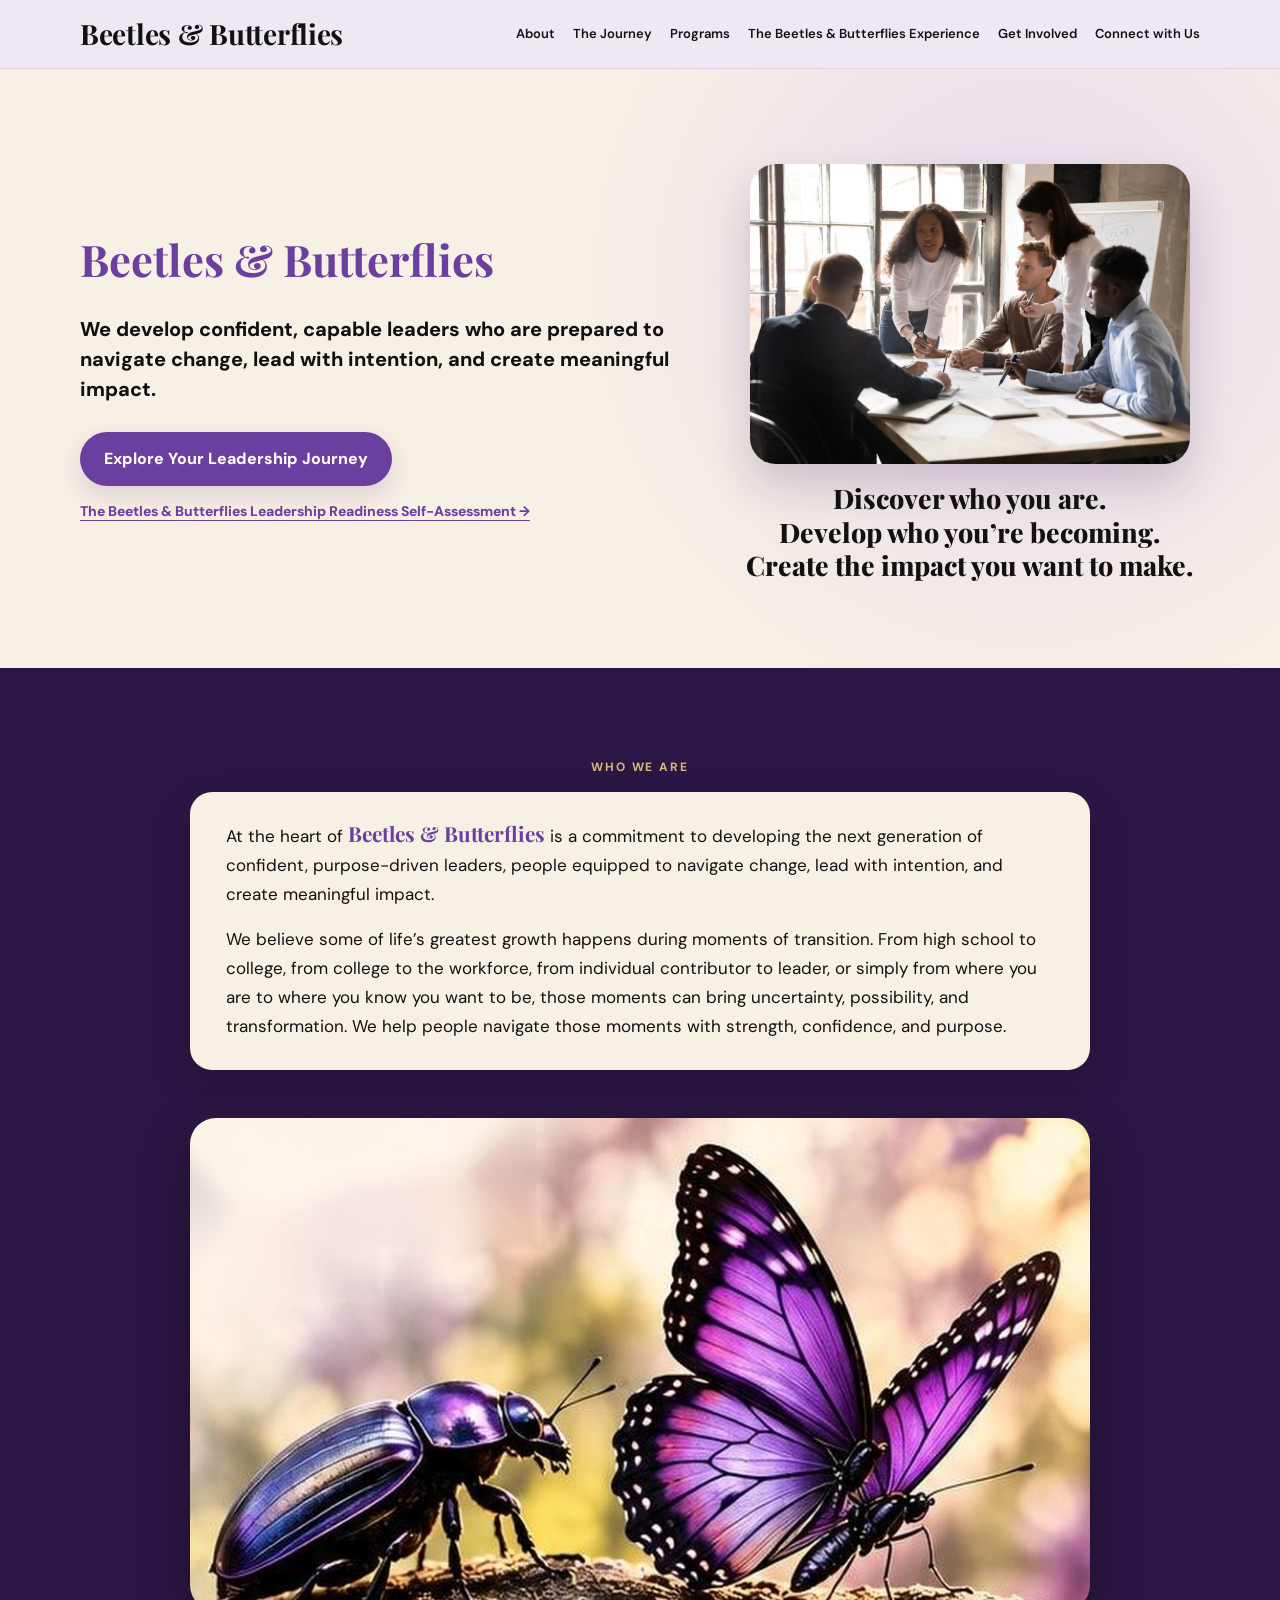
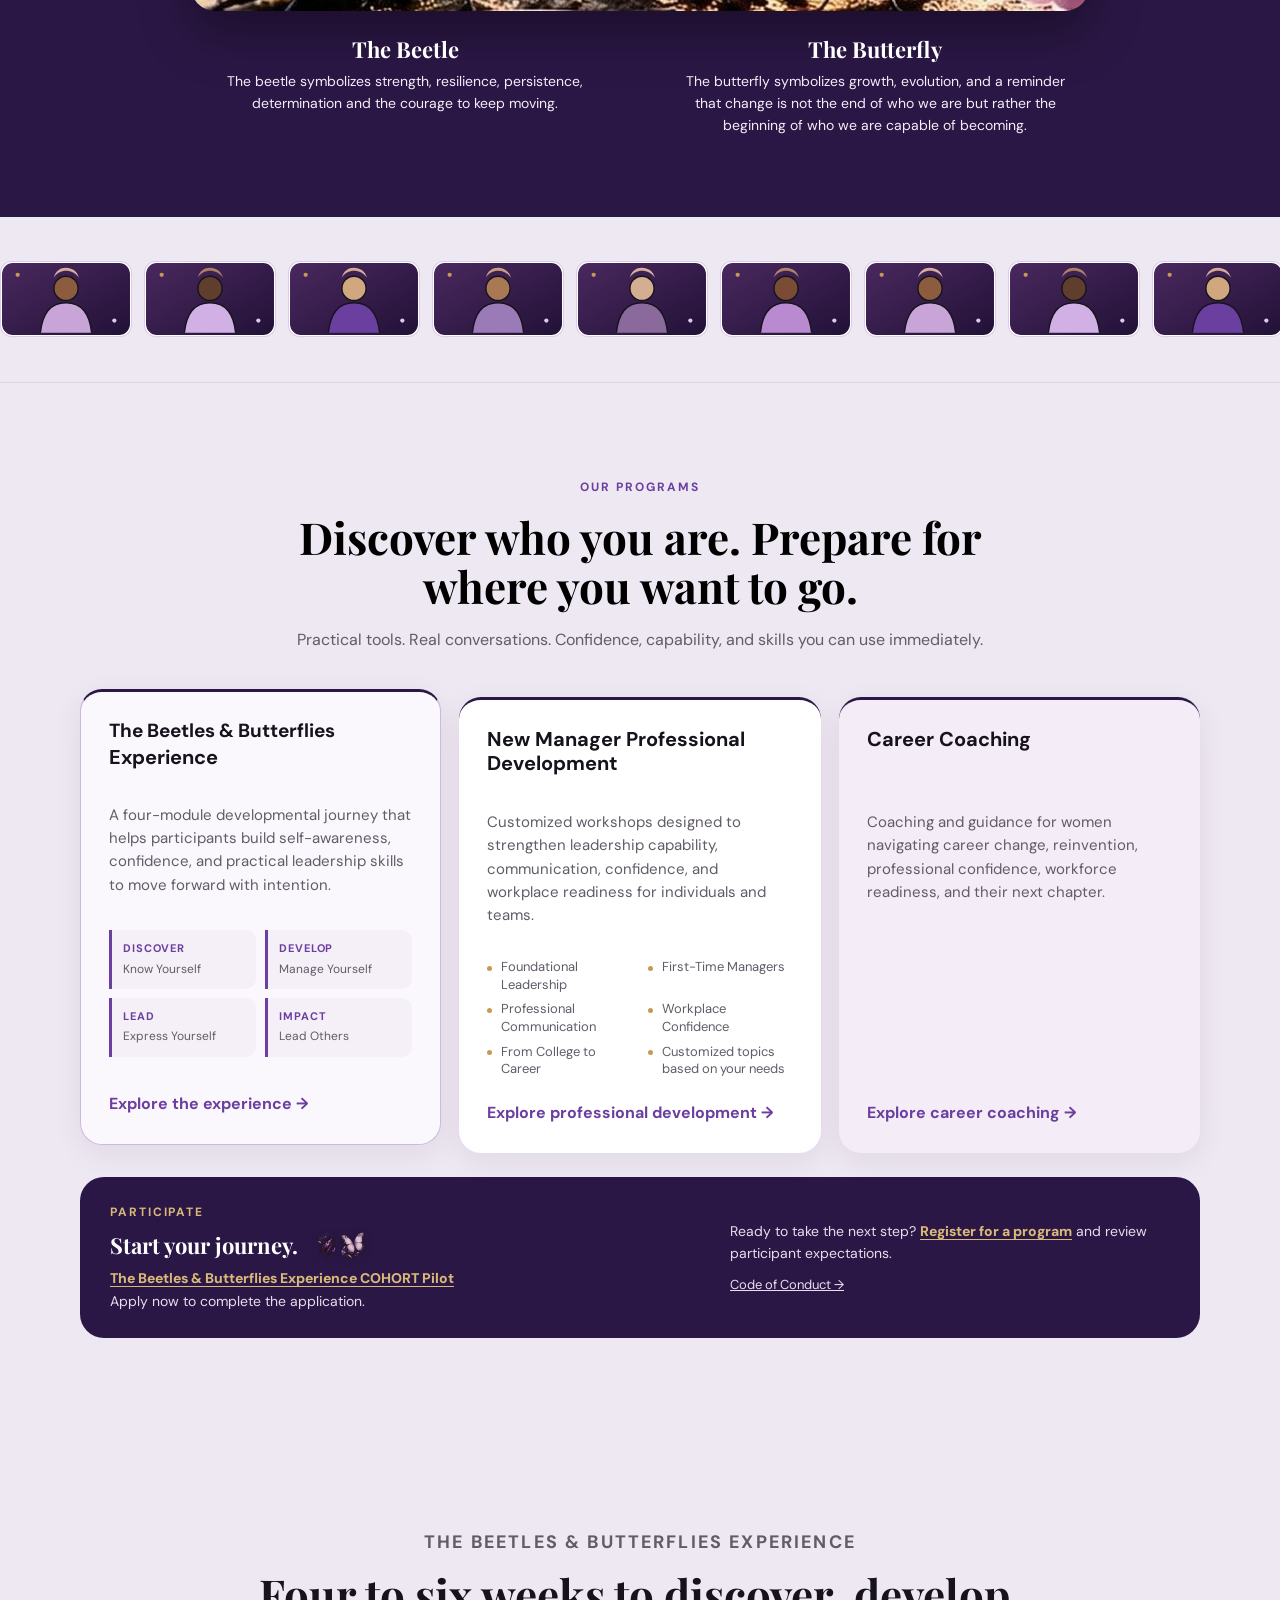
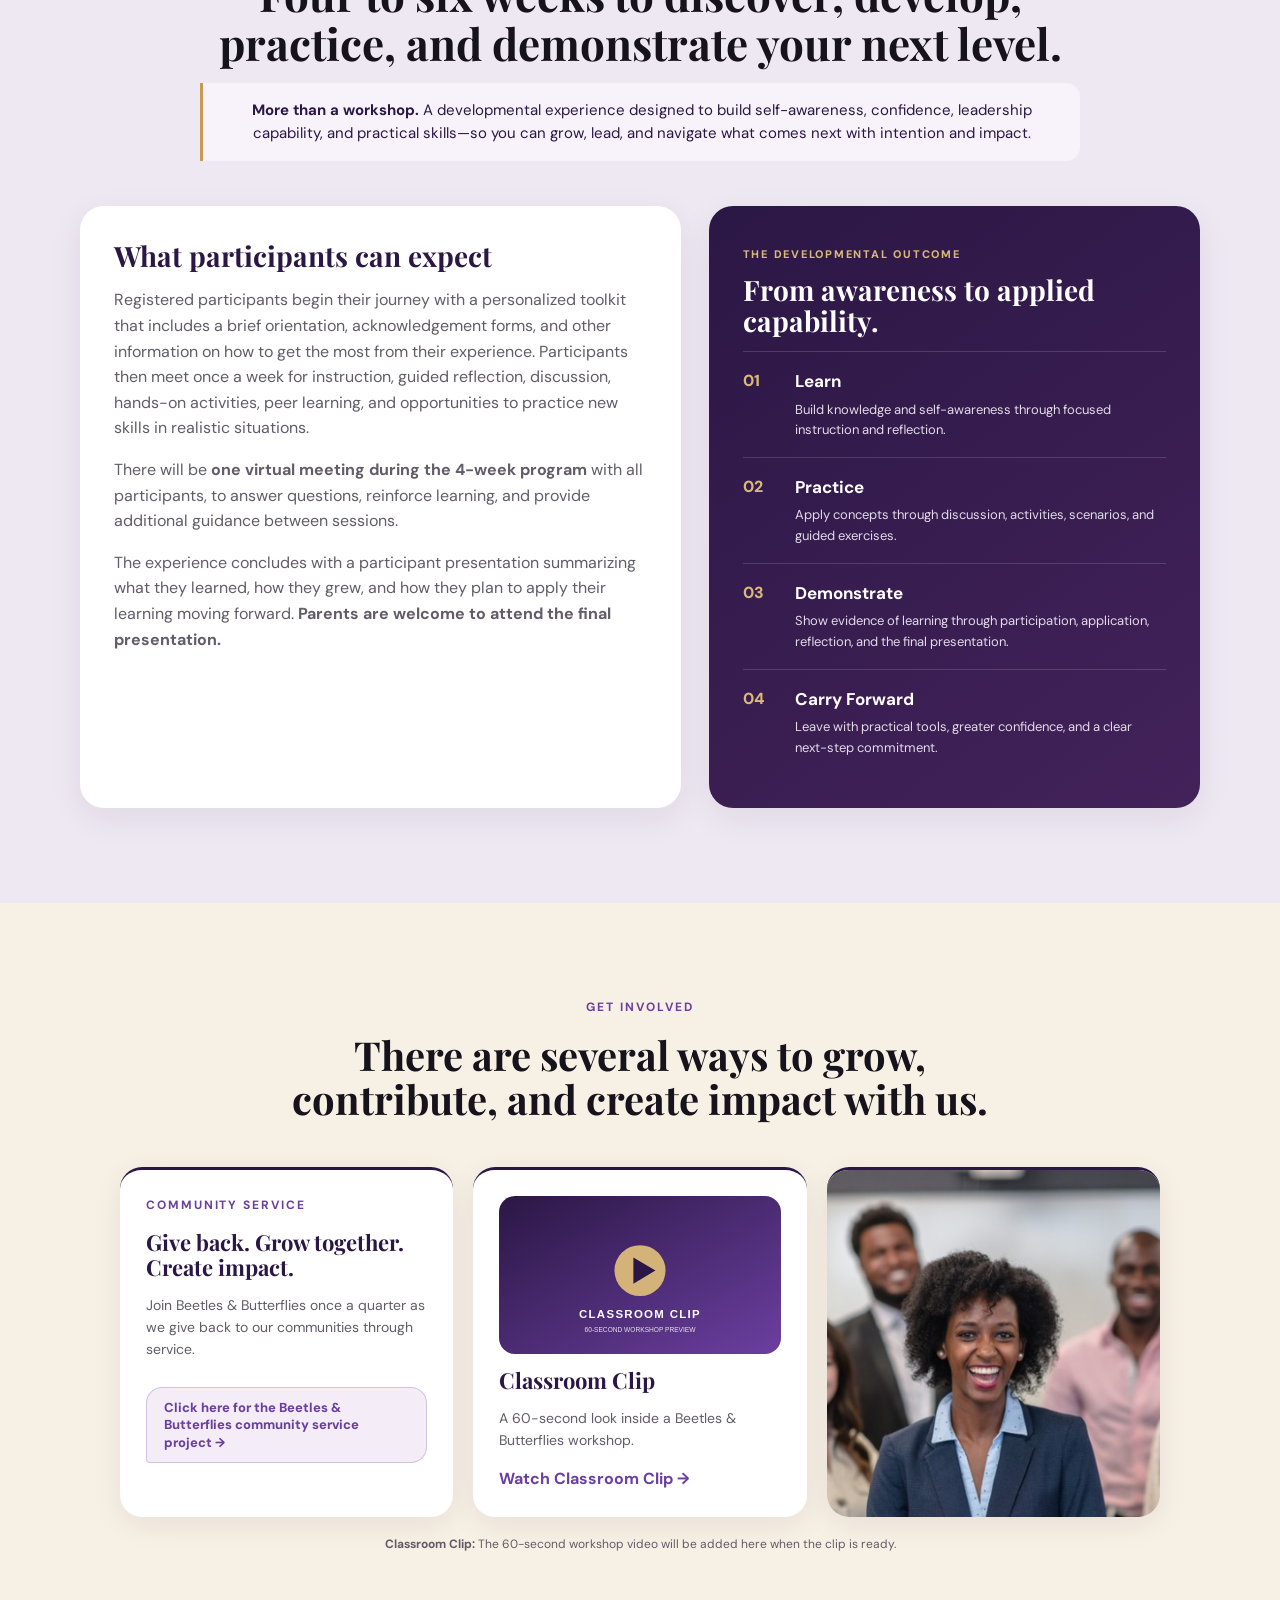
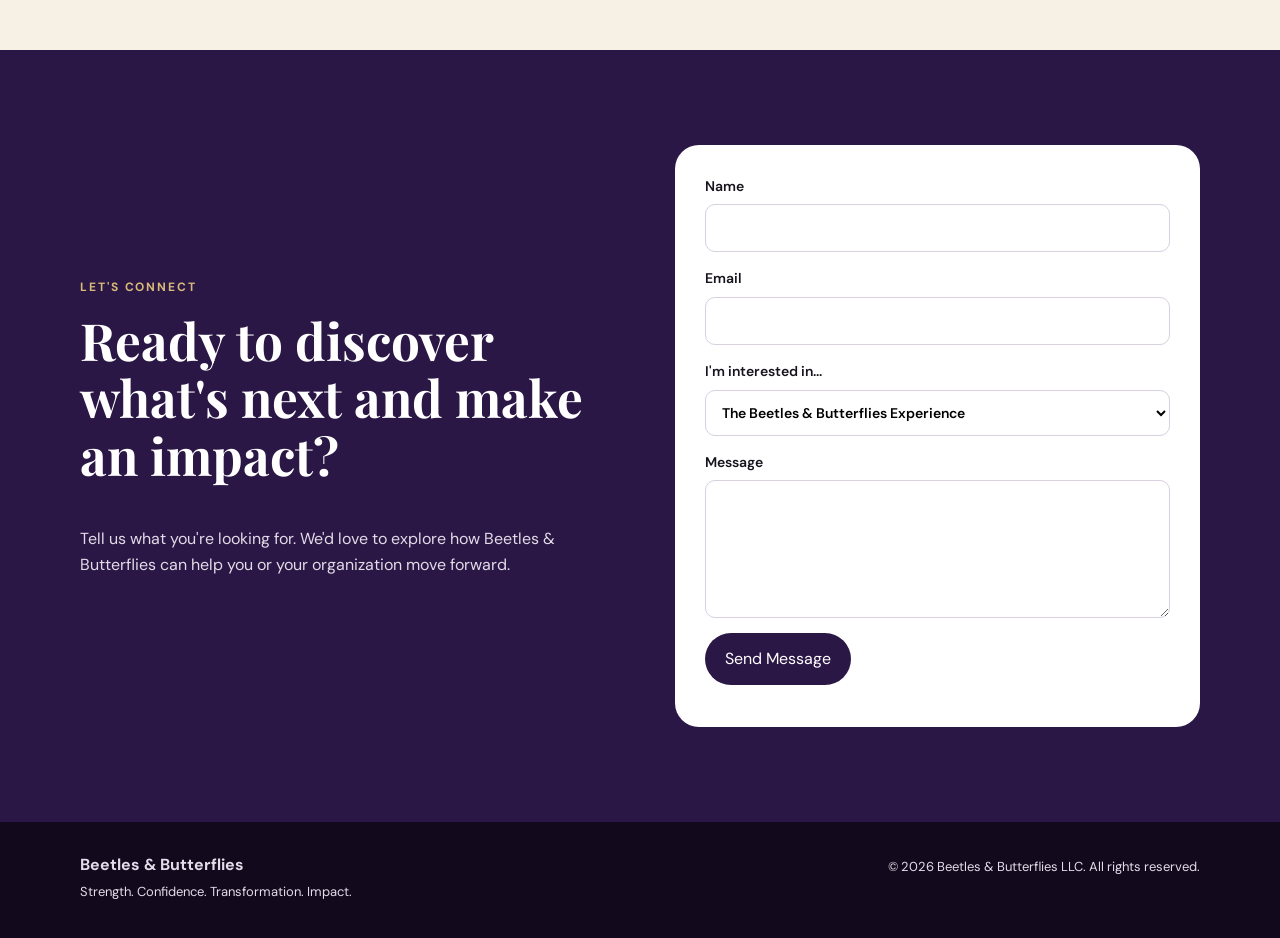
==== commit dc3501e7: "updated content" ====
--- a/index.html
+++ b/index.html
@@ -35,8 +35,7 @@
           <a class="hero-assessment-link" href="assessment.html">The Beetles &amp; Butterflies Leadership Readiness Self-Assessment →</a>
         </div>
         <div class="hero-art hero-group-art" aria-label="Young adults learning together">
-          <div class="hero-art-glow"></div>
-          <img src="classroom-students-professor.svg" alt="A professor leading a discussion with diverse young adult students" class="group-photo classroom-photo">
+          <img src="hero-leadership-discussion.jpg" alt="Young adults collaborating around a table in a leadership session" class="hero-photo">
           <div class="hero-discovery-copy">
             <span>Discover who you are.</span> <span>Develop who you’re becoming.</span><br>
             <span>Create the impact you want to make.</span>
@@ -55,11 +54,19 @@
           </div>
         </div>
 
-        <div class="about-symbols" aria-label="The beetle and butterfly symbols of Beetles &amp; Butterflies">
-          <div class="about-symbol-visual"><img src="beetle-clean2.png" alt="Purple beetle with botanical accents" loading="lazy"><h3>The Beetle</h3><p>The beetle symbolizes strength, resilience, persistence, determination and the courage to keep moving.</p></div>
-          <div class="about-symbol-visual"><img src="butterfly-clean2.png" alt="Lavender butterfly with botanical accents" loading="lazy"><h3>The Butterfly</h3><p>The butterfly symbolizes growth, evolution, and a reminder that change is not the end of who we are but rather the beginning of who we are capable of becoming.</p></div>
-        </div>
-
+        <figure class="about-pair">
+          <img src="who-beetle-butterfly.jpg" alt="A purple beetle and a purple butterfly facing each other on a mossy rock" loading="lazy">
+        </figure>
+        <div class="about-symbols">
+          <div class="about-symbol-visual"><h3>The Beetle</h3><p>The beetle symbolizes strength, resilience, persistence, determination and the courage to keep moving.</p></div>
+          <div class="about-symbol-visual"><h3>The Butterfly</h3><p>The butterfly symbolizes growth, evolution, and a reminder that change is not the end of who we are but rather the beginning of who we are capable of becoming.</p></div>
+        </div>
+      </div>
+    </section>
+
+    <!-- 3. Participant scrolling banner (now its own section, directly below Who We Are).
+         To add a participant: replace src="reel-X.svg" with the photo file name and
+         replace the data-comment text with their approved message. -->
     <section id="journey" class="participant-banner">
       <div class="container">
         <div class="micro-reel section-two-reel" aria-label="Participant experience scrolling banner">
@@ -90,9 +97,6 @@
       </div>
     </section>
 
-      </div>
-    </section>
-
     <section id="programs" class="section section-light">
       <div class="container">
         <div class="section-heading">
@@ -190,12 +194,8 @@
             <p>A 60-second look inside a Beetles &amp; Butterflies workshop.</p>
             <a href="#classroom-clip">Watch Classroom Clip →</a>
           </article>
-          <article class="involvement-feature resource-visual-card">
-            <div class="resource-visual" aria-label="Resources for continued growth">
-              <span>BOOKS</span><span>TOOLS</span><span>CLIPS</span><span>REFLECTION</span>
-            </div>
-            <h3>Resources for the journey.</h3>
-            <p>Links, recommended books, Instagram clips, reflection tools, and other resources will be added here.</p>
+          <article class="involvement-feature involvement-photo-card">
+            <img src="get-involved-group.jpg" alt="Smiling group of Beetles &amp; Butterflies participants">
           </article>
         </div>
         <div id="classroom-clip" class="clip-note"><strong>Classroom Clip:</strong> The 60-second workshop video will be added here when the clip is ready.</div>
@@ -233,7 +233,7 @@
   <footer>
     <div class="container footer-grid">
       <div><strong>Beetles & Butterflies</strong><p>Strength. Confidence. Transformation. Impact.</p></div>
-      <div><p>© 2026 Beetles & Butterflies LLC. All rights reserved.</p><p><a href="registration-form.html">Registration Form</a> · <a href="code-of-conduct.html">Participant Code of Conduct</a></p></div>
+      <div><p>© 2026 Beetles & Butterflies LLC. All rights reserved.</p></div>
     </div>
   </footer>
 
--- a/styles.css
+++ b/styles.css
@@ -524,3 +524,35 @@
 .start-journey-icons{display:inline-flex;align-items:center;gap:2px}
 .start-journey-icons img{width:30px;height:30px;object-fit:contain;filter:drop-shadow(0 2px 4px rgba(0,0,0,.2))}
 @media(max-width:600px){.program-transition-note{font-size:18px}.start-journey-icons img{width:24px;height:24px}}
+
+
+/* Draft 20 refinements (client email, Sept 2026) */
+:root{--program-lavender:#eee8f2}
+/* 1. Top banner = same lavender as Our Programs */
+.site-header{background:var(--program-lavender)!important}
+/* 2. Hero: real photo, discovery lines underneath */
+.hero-art:before,.hero-art:after{display:none}
+.hero-group-art{min-height:0;gap:18px;overflow:visible}
+.hero-photo{display:block;width:100%;max-width:620px;height:auto;aspect-ratio:752/513;object-fit:cover;border-radius:26px;box-shadow:0 22px 45px rgba(43,23,69,.18)}
+.hero-discovery-copy{margin-top:0}
+.hero-brand-label{font-size:clamp(34px,3.4vw,46px)}
+/* 4. Who We Are: all purple, black paragraph text on a cream panel, photographic beetle & butterfly */
+.who-we-are{background:var(--deep)!important;padding:90px 0 80px!important}
+.about-copy-wide{background:var(--cream);border-radius:22px;padding:30px 36px 14px;box-shadow:0 18px 40px rgba(0,0,0,.18)}
+.about-copy-wide p{color:#111!important}
+.about-copy-wide .about-brand{font-family:"Playfair Display",serif;color:var(--purple)!important}
+.about-pair{margin:48px auto 0;max-width:900px}
+.about-pair img{display:block;width:100%;height:auto;border-radius:26px;box-shadow:0 22px 50px rgba(0,0,0,.35)}
+.about-symbols{margin:26px auto 0!important;max-width:900px;gap:40px}
+.about-symbol-visual h3{margin-top:0}
+/* 3. Participant banner: lavender background, below Who We Are */
+.participant-banner{background:var(--program-lavender)!important;padding:30px 0!important;margin-top:0!important;border-bottom:1px solid var(--line)}
+.participant-banner .participant-card{background:#fff!important;border-color:rgba(107,63,160,.25)!important}
+.participant-banner .participant-card:hover{border-color:rgba(107,63,160,.7)!important}
+/* 5.1 Program cards: dark purple top outline matching Get Involved */
+.three-cards .card,.involvement-feature{border-top:3px solid var(--deep)!important}
+/* 7. Get Involved image card */
+.involvement-photo-card{padding:0;overflow:hidden}
+.involvement-photo-card img{display:block;width:100%;height:100%;min-height:260px;object-fit:cover}
+@media(max-width:850px){.hero-photo{max-width:100%}.about-copy-wide{padding:22px 22px 8px}.about-pair{margin-top:34px}}
+@media(max-width:600px){.hero-brand-label{font-size:32px}.about-symbols{grid-template-columns:1fr!important;gap:22px}}
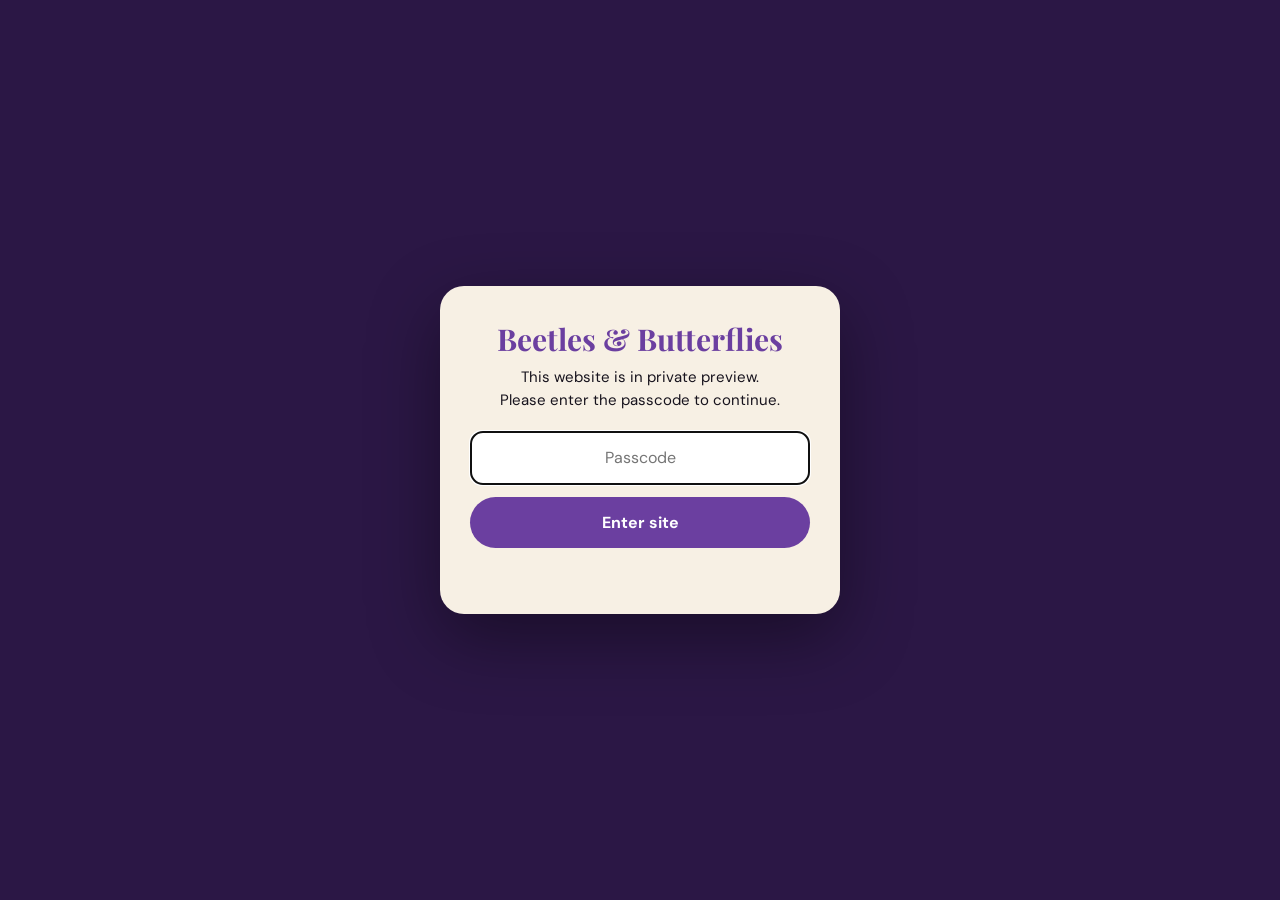
==== commit cb0f8061: "Draft 21: passcode gate, Who We Are page, program detail pages, resources page - Every page asks for" ====
--- a/index.html
+++ b/index.html
@@ -3,23 +3,23 @@
 <head>
   <meta charset="UTF-8">
   <meta name="viewport" content="width=device-width, initial-scale=1.0">
-  <title>Beetles & Butterflies | Strength. Confidence. Transformation. Impact.</title>
-  <meta name="description" content="Beetles & Butterflies equips young adults ages 18–30 and women navigating career change with strength, confidence, practical skills, and transformative experiences that create meaningful impact.">
+  <meta name="robots" content="noindex, nofollow">
+  <title>Beetles &amp; Butterflies | Strength. Confidence. Transformation. Impact.</title>
+  <meta name="description" content="Beetles & Butterflies equips young adults and women navigating career change with strength, confidence, practical skills, and transformative experiences.">
+  <script src="gate.js"></script>
   <link rel="stylesheet" href="styles.css">
 </head>
 <body>
   <header class="site-header">
     <div class="container nav">
-      <a class="brand" href="#home">
-        <span>Beetles &amp; Butterflies</span>
-      </a>
+      <a class="brand" href="#home"><span>Beetles &amp; Butterflies</span></a>
       <button class="menu-toggle" aria-label="Open menu">☰</button>
       <nav>
-        <a href="#about">About</a>
-        <a href="#journey">The Journey</a>
+        <a href="about.html">Who We Are</a>
         <a href="#programs">Programs</a>
-        <a href="#experience">The Beetles &amp; Butterflies Experience</a>
+        <a href="experience.html">The Experience</a>
         <a href="#involved">Get Involved</a>
+        <a href="resources.html">Resources</a>
         <a href="#contact">Connect with Us</a>
       </nav>
     </div>
@@ -32,7 +32,7 @@
           <p class="eyebrow hero-brand-label">Beetles &amp; Butterflies</p>
           <p class="hero-copy hero-lead"><strong>We develop confident, capable leaders who are prepared to navigate change, lead with intention, and create meaningful impact.</strong></p>
           <a class="button hero-journey-button" href="#programs">Explore Your Leadership Journey</a>
-          <a class="hero-assessment-link" href="assessment.html">The Beetles &amp; Butterflies Leadership Readiness Self-Assessment →</a>
+          <a class="hero-assessment-link" href="assessment.html" target="_blank" rel="noopener">The Beetles &amp; Butterflies Leadership Readiness Self-Assessment →</a>
         </div>
         <div class="hero-art hero-group-art" aria-label="Young adults learning together">
           <img src="hero-leadership-discussion.jpg" alt="Young adults collaborating around a table in a leadership session" class="hero-photo">
@@ -44,55 +44,15 @@
       </div>
     </section>
 
-    <section id="about" class="section who-we-are">
-      <div class="container">
-        <div class="section-heading who-heading">
+    <!-- Short Who We Are teaser. The full section lives on about.html -->
+    <section id="about" class="about-teaser">
+      <div class="container about-teaser-grid">
+        <img src="flower-beetle-butterfly.webp" alt="A purple beetle and a butterfly resting together on a lavender flower">
+        <div>
           <p class="eyebrow">WHO WE ARE</p>
-          <div class="about-copy about-copy-wide">
-            <p>At the heart of <strong class="about-brand">Beetles &amp; Butterflies</strong> is a commitment to developing the next generation of confident, purpose-driven leaders, people equipped to navigate change, lead with intention, and create meaningful impact.</p>
-            <p>We believe some of life’s greatest growth happens during moments of transition. From high school to college, from college to the workforce, from individual contributor to leader, or simply from where you are to where you know you want to be, those moments can bring uncertainty, possibility, and transformation. We help people navigate those moments with strength, confidence, and purpose.</p>
-          </div>
-        </div>
-
-        <figure class="about-pair">
-          <img src="who-beetle-butterfly.jpg" alt="A purple beetle and a purple butterfly facing each other on a mossy rock" loading="lazy">
-        </figure>
-        <div class="about-symbols">
-          <div class="about-symbol-visual"><h3>The Beetle</h3><p>The beetle symbolizes strength, resilience, persistence, determination and the courage to keep moving.</p></div>
-          <div class="about-symbol-visual"><h3>The Butterfly</h3><p>The butterfly symbolizes growth, evolution, and a reminder that change is not the end of who we are but rather the beginning of who we are capable of becoming.</p></div>
-        </div>
-      </div>
-    </section>
-
-    <!-- 3. Participant scrolling banner (now its own section, directly below Who We Are).
-         To add a participant: replace src="reel-X.svg" with the photo file name and
-         replace the data-comment text with their approved message. -->
-    <section id="journey" class="participant-banner">
-      <div class="container">
-        <div class="micro-reel section-two-reel" aria-label="Participant experience scrolling banner">
-          <div class="reel-track participant-reel">
-            <button class="participant-card" data-comment="This experience helped me understand my strengths and gave me the confidence to use my voice."><img src="reel-1.svg" alt="Participant portrait"></button>
-            <button class="participant-card" data-comment="I learned that leadership starts with how I lead myself. I left with tools I can actually use."><img src="reel-2.svg" alt="Participant portrait"></button>
-            <button class="participant-card" data-comment="The conversations challenged me to think differently about my goals and the impact I want to make."><img src="reel-3.svg" alt="Participant portrait"></button>
-            <button class="participant-card" data-comment="I came in unsure of my next step and left with greater clarity, confidence, and direction."><img src="reel-4.svg" alt="Participant portrait"></button>
-            <button class="participant-card" data-comment="I appreciated having a space to learn, ask questions, and practice leadership with other young adults."><img src="reel-5.svg" alt="Participant portrait"></button>
-            <button class="participant-card" data-comment="Beetles &amp; Butterflies reminded me that growth is a process—and I have more capability than I realized."><img src="reel-6.svg" alt="Participant portrait"></button>
-            <button class="participant-card" data-comment="This experience helped me understand my strengths and gave me the confidence to use my voice."><img src="reel-1.svg" alt="Participant portrait"></button>
-            <button class="participant-card" data-comment="I learned that leadership starts with how I lead myself. I left with tools I can actually use."><img src="reel-2.svg" alt="Participant portrait"></button>
-            <button class="participant-card" data-comment="The conversations challenged me to think differently about my goals and the impact I want to make."><img src="reel-3.svg" alt="Participant portrait"></button>
-            <button class="participant-card" data-comment="I came in unsure of my next step and left with greater clarity, confidence, and direction."><img src="reel-4.svg" alt="Participant portrait"></button>
-            <button class="participant-card" data-comment="I appreciated having a space to learn, ask questions, and practice leadership with other young adults."><img src="reel-5.svg" alt="Participant portrait"></button>
-            <button class="participant-card" data-comment="Beetles &amp; Butterflies reminded me that growth is a process—and I have more capability than I realized."><img src="reel-6.svg" alt="Participant portrait"></button>
-          </div>
-        </div>
-      </div>
-      <div class="participant-modal" id="participant-modal" aria-hidden="true">
-        <div class="modal-backdrop" data-close-modal></div>
-        <div class="modal-card" role="dialog" aria-modal="true" aria-labelledby="participant-modal-title">
-          <button class="modal-close" type="button" data-close-modal aria-label="Close">×</button>
-          <p class="journey-kicker">PARTICIPANT VOICE</p>
-          <h3 id="participant-modal-title">What the experience meant to me</h3>
-          <p id="participant-comment"></p>
+          <h2>Developing the next generation of confident, capable leaders.</h2>
+          <p>We help people navigate life’s moments of transition with strength, confidence, and purpose, just like the beetle and the butterfly.</p>
+          <a class="button hero-journey-button" href="about.html">Meet Beetles &amp; Butterflies →</a>
         </div>
       </div>
     </section>
@@ -104,44 +64,33 @@
           <h2 class="program-transition-note">Discover who you are. Prepare for where you want to go.</h2>
           <p>Practical tools. Real conversations. Confidence, capability, and skills you can use immediately.</p>
         </div>
+        <!-- Each box = title + one paragraph + link. Full details live on each program's own page. -->
         <div class="cards three-cards">
           <article class="card featured">
             <h3><span class="program-brand">The Beetles &amp; Butterflies</span><span class="program-name">Experience</span></h3>
             <p class="program-intro">A four-module developmental journey that helps participants build self-awareness, confidence, and practical leadership skills to move forward with intention.</p>
-            <div class="program-stages">
-              <div><strong>DISCOVER</strong><span>Know Yourself</span></div>
-              <div><strong>DEVELOP</strong><span>Manage Yourself</span></div>
-              <div><strong>LEAD</strong><span>Express Yourself</span></div>
-              <div><strong>IMPACT</strong><span>Lead Others</span></div>
-            </div>
-            <a href="#experience">Explore the experience →</a>
+            <a href="experience.html">Explore the experience →</a>
           </article>
           <article class="card">
             <h3>New Manager Professional Development</h3>
             <p class="program-intro">Customized workshops designed to strengthen leadership capability, communication, confidence, and workplace readiness for individuals and teams.</p>
-            <ul class="program-list">
-              <li>Foundational Leadership</li>
-              <li>First-Time Managers</li>
-              <li>Professional Communication</li>
-              <li>Workplace Confidence</li>
-              <li>From College to Career</li>
-              <li>Customized topics based on your needs</li>
-            </ul>
-            <a href="#contact">Explore professional development →</a>
+            <a href="professional-development.html">Explore professional development →</a>
           </article>
           <article class="card transition-card">
-            <h3>Career Coaching</h3><p class="program-intro">Coaching and guidance for women navigating career change, reinvention, professional confidence, workforce readiness, and their next chapter.</p><a href="#contact">Explore career coaching →</a>
+            <h3>Career Coaching</h3>
+            <p class="program-intro">Coaching and guidance for women navigating career change, reinvention, professional confidence, workforce readiness, and their next chapter.</p>
+            <a href="career-coaching.html">Explore career coaching →</a>
           </article>
         </div>
         <div class="program-start-box">
           <div>
             <p class="eyebrow">PARTICIPATE</p>
             <h3 class="start-journey-heading"><span>Start your journey.</span><span class="start-journey-icons"><img src="beetle-clean2.png" alt="Beetle"><img src="butterfly-clean2.png" alt="Butterfly"></span></h3>
-            <p><a class="pilot-inline-link" href="https://docs.google.com/forms/d/e/1FAIpQLSd4baUzgI3eHTcfkwQg33SQn5Qzn-vZ5kMqjCPdIObcjXV-Bw/viewform?usp=publish-editor">The Beetles &amp; Butterflies Experience COHORT Pilot</a><br>Apply now to complete the application.</p>
+            <p><a class="pilot-inline-link" href="https://docs.google.com/forms/d/e/1FAIpQLSd4baUzgI3eHTcfkwQg33SQn5Qzn-vZ5kMqjCPdIObcjXV-Bw/viewform?usp=publish-editor" target="_blank" rel="noopener">The Beetles &amp; Butterflies Experience COHORT Pilot</a><br>Apply now to complete the application.</p>
           </div>
           <div class="program-start-right">
-            <p>Ready to take the next step? <a class="register-inline-link" href="registration-form.html">Register for a program</a> and review participant expectations.</p>
-            <div class="mini-links"><a href="code-of-conduct.html">Code of Conduct →</a></div>
+            <p>Ready to take the next step? <a class="register-inline-link" href="registration-form.html" target="_blank" rel="noopener">Register for a program</a> and review participant expectations.</p>
+            <div class="mini-links"><a href="code-of-conduct.html" target="_blank" rel="noopener">Code of Conduct →</a></div>
           </div>
         </div>
       </div>
@@ -152,23 +101,8 @@
         <div class="section-heading experience-heading">
           <p class="eyebrow">THE BEETLES &amp; BUTTERFLIES EXPERIENCE</p>
           <h2 class="experience-title">Four to six weeks to discover, develop, practice, and demonstrate your next level.</h2>
-          <p class="experience-blurb"><strong>More than a workshop.</strong> A developmental experience designed to build self-awareness, confidence, leadership capability, and practical skills—so you can grow, lead, and navigate what comes next with intention and impact.</p>
-        </div>
-        <div class="experience-grid">
-          <div class="experience-content" id="phase1">
-            <h3>What participants can expect</h3>
-            <p>Registered participants begin their journey with a personalized toolkit that includes a brief orientation, acknowledgement forms, and other information on how to get the most from their experience. Participants then meet once a week for instruction, guided reflection, discussion, hands-on activities, peer learning, and opportunities to practice new skills in realistic situations.</p>
-            <p>There will be <strong>one virtual meeting during the 4-week program</strong> with all participants, to answer questions, reinforce learning, and provide additional guidance between sessions.</p>
-            <p>The experience concludes with a participant presentation summarizing what they learned, how they grew, and how they plan to apply their learning moving forward. <strong>Parents are welcome to attend the final presentation.</strong></p>
-          </div>
-          <div class="outcome-panel" id="phase2">
-            <span class="number">THE DEVELOPMENTAL OUTCOME</span>
-            <h3>From awareness to applied capability.</h3>
-            <div class="outcome-step"><span>01</span><div><strong>Learn</strong><p>Build knowledge and self-awareness through focused instruction and reflection.</p></div></div>
-            <div class="outcome-step"><span>02</span><div><strong>Practice</strong><p>Apply concepts through discussion, activities, scenarios, and guided exercises.</p></div></div>
-            <div class="outcome-step"><span>03</span><div><strong>Demonstrate</strong><p>Show evidence of learning through participation, application, reflection, and the final presentation.</p></div></div>
-            <div class="outcome-step"><span>04</span><div><strong>Carry Forward</strong><p>Leave with practical tools, greater confidence, and a clear next-step commitment.</p></div></div>
-          </div>
+          <p class="experience-blurb"><strong>More than a workshop.</strong> A developmental experience designed to build self-awareness, confidence, and practical leadership skills.</p>
+          <a class="button hero-journey-button" href="experience.html">See what participants can expect →</a>
         </div>
       </div>
     </section>
@@ -179,7 +113,7 @@
           <p class="eyebrow">GET INVOLVED</p>
           <h2>There are several ways to grow, contribute, and create impact with us.</h2>
         </div>
-        <div class="involvement-grid">
+        <div class="involvement-grid involvement-two">
           <article class="involvement-feature">
             <p class="eyebrow">COMMUNITY SERVICE</p>
             <h3>Give back. Grow together. Create impact.</h3>
@@ -194,10 +128,8 @@
             <p>A 60-second look inside a Beetles &amp; Butterflies workshop.</p>
             <a href="#classroom-clip">Watch Classroom Clip →</a>
           </article>
-          <article class="involvement-feature involvement-photo-card">
-            <img src="get-involved-group.jpg" alt="Smiling group of Beetles &amp; Butterflies participants">
-          </article>
         </div>
+        <p class="involved-more"><a href="resources.html">Books, links, clips, and tools for the journey →</a></p>
         <div id="classroom-clip" class="clip-note"><strong>Classroom Clip:</strong> The 60-second workshop video will be added here when the clip is ready.</div>
       </div>
     </section>
@@ -207,7 +139,7 @@
         <div>
           <p class="eyebrow">LET'S CONNECT</p>
           <h2>Ready to discover what's next and make an impact?</h2>
-          <p>Tell us what you're looking for. We'd love to explore how Beetles & Butterflies can help you or your organization move forward.</p>
+          <p>Tell us what you're looking for. We'd love to explore how Beetles &amp; Butterflies can help you or your organization move forward.</p>
         </div>
         <form class="contact-form" onsubmit="return submitForm(event)">
           <label>Name<input type="text" name="name" required></label>
@@ -228,12 +160,10 @@
     </section>
   </main>
 
-
-
   <footer>
     <div class="container footer-grid">
-      <div><strong>Beetles & Butterflies</strong><p>Strength. Confidence. Transformation. Impact.</p></div>
-      <div><p>© 2026 Beetles & Butterflies LLC. All rights reserved.</p></div>
+      <div><strong>Beetles &amp; Butterflies</strong><p>Strength. Confidence. Transformation. Impact.</p></div>
+      <div><p>© 2026 Beetles &amp; Butterflies LLC. All rights reserved.</p></div>
     </div>
   </footer>
 
--- a/styles.css
+++ b/styles.css
@@ -556,3 +556,66 @@
 .involvement-photo-card img{display:block;width:100%;height:100%;min-height:260px;object-fit:cover}
 @media(max-width:850px){.hero-photo{max-width:100%}.about-copy-wide{padding:22px 22px 8px}.about-pair{margin-top:34px}}
 @media(max-width:600px){.hero-brand-label{font-size:32px}.about-symbols{grid-template-columns:1fr!important;gap:22px}}
+
+
+/* Draft 21 refinements (Sept 29, 2026) */
+/* Who We Are teaser on the landing page */
+.about-teaser{background:var(--deep);color:#fff;padding:70px 0}
+.about-teaser-grid{display:grid;grid-template-columns:.9fr 1.1fr;gap:50px;align-items:center}
+.about-teaser img{display:block;width:100%;max-width:440px;height:auto;margin:0 auto;filter:drop-shadow(0 18px 30px rgba(0,0,0,.35))}
+.about-teaser .eyebrow{color:#d9b979}
+.about-teaser h2{color:#fff;font-size:clamp(28px,3vw,40px);margin-bottom:14px}
+.about-teaser p:not(.eyebrow){color:#eadff0;font-size:17px;max-width:520px;margin:0 0 22px}
+/* Who We Are page: flower image centred between the two meanings */
+.who-page{padding:80px 0 70px!important}
+.symbol-feature{display:grid;grid-template-columns:1fr minmax(0,1.3fr) 1fr;gap:30px;align-items:center;max-width:1100px;margin:46px auto 0}
+.symbol-feature img{display:block;width:100%;height:auto;filter:drop-shadow(0 18px 30px rgba(0,0,0,.35))}
+.symbol-meaning h3{font-family:"Playfair Display",serif;color:#fff;font-size:26px;margin:0 0 10px}
+.symbol-meaning p{color:#f4edf7;font-size:15px;line-height:1.65;margin:0}
+.symbol-meaning-left{text-align:right}
+/* Client scrolling bar with real photos */
+.participant-banner .reel-hint{text-align:center;margin:0 0 12px;color:var(--purple)!important;font-size:12px;font-weight:800;letter-spacing:.12em;text-transform:uppercase}
+.participant-banner .section-two-reel{height:150px!important}
+.participant-banner .client-card{width:130px;height:130px;border-radius:18px;border-width:2px!important}
+.client-card img{object-position:center top}
+.participant-banner .modal-card .journey-kicker{color:var(--purple)!important}
+.participant-banner .modal-card h3{color:var(--deep)!important}
+.participant-banner .modal-card #participant-comment{color:var(--ink)!important;font-size:16px;line-height:1.65}
+/* Program cards: paragraph + link only */
+.three-cards .card{min-height:0}
+.three-cards .card .program-intro{margin-bottom:22px}
+/* Shorter Experience section on the landing page */
+.experience-heading .hero-journey-button{margin-top:22px}
+.launch.experience-section{padding:75px 0}
+/* Get Involved: two cards */
+.involvement-grid.involvement-two{grid-template-columns:repeat(2,minmax(0,1fr));max-width:760px}
+.involved-more{text-align:center;margin:26px 0 0}
+.involved-more a{color:var(--purple);font-weight:800;text-decoration:underline;text-underline-offset:4px}
+/* Sub-pages */
+.detail-page h1{font-family:"Playfair Display",serif;color:var(--deep)}
+.detail-page .experience-title{font-size:clamp(30px,3.5vw,44px);max-width:880px;margin-left:auto;margin-right:auto}
+.detail-stages{grid-template-columns:repeat(4,1fr);max-width:880px;margin:0 auto 34px}
+.detail-actions{display:flex;flex-wrap:wrap;align-items:center;gap:18px 26px;margin-top:30px}
+.detail-back{color:var(--purple);font-weight:700;text-decoration:none}
+.program-detail-placeholder .program-list{max-width:560px}
+.explore-grid{display:grid;grid-template-columns:repeat(4,minmax(0,1fr));gap:18px}
+.explore-card{display:flex;flex-direction:column;gap:6px;background:#fff;border-radius:20px;padding:24px;border-top:3px solid var(--deep);box-shadow:0 8px 30px rgba(43,23,69,.07);text-decoration:none;color:var(--ink);transition:transform .15s}
+.explore-card:hover{transform:translateY(-3px)}
+.explore-card strong{font-family:"Playfair Display",serif;font-size:20px;color:var(--deep)}
+.explore-card span{color:var(--muted);font-size:14px}
+.resource-grid{display:grid;grid-template-columns:repeat(2,minmax(0,1fr));gap:20px;margin-bottom:10px}
+.resource-card{background:#fff;border-radius:22px;padding:26px;border-top:3px solid var(--deep);box-shadow:0 8px 30px rgba(43,23,69,.07)}
+.resource-card h3{font-family:"Playfair Display",serif;color:var(--deep);margin:0 0 10px}
+.resource-card ul{margin:0;padding-left:18px;color:var(--muted)}
+.resource-card a{color:var(--purple);font-weight:700}
+@media(max-width:1000px){.explore-grid{grid-template-columns:1fr 1fr}.site-header nav a{font-size:12px}}
+@media(max-width:850px){
+  .about-teaser-grid{grid-template-columns:1fr;gap:28px;text-align:center}
+  .about-teaser p:not(.eyebrow){margin-left:auto;margin-right:auto}
+  .symbol-feature{grid-template-columns:1fr;gap:22px;text-align:center}
+  .symbol-feature img{max-width:480px;margin:0 auto;order:-1}
+  .symbol-meaning-left{text-align:center}
+  .involvement-grid.involvement-two,.resource-grid{grid-template-columns:1fr}
+  .detail-stages{grid-template-columns:1fr 1fr}
+}
+@media(max-width:600px){.explore-grid{grid-template-columns:1fr}.participant-banner .client-card{width:110px;height:110px}.participant-banner .section-two-reel{height:128px!important}}
